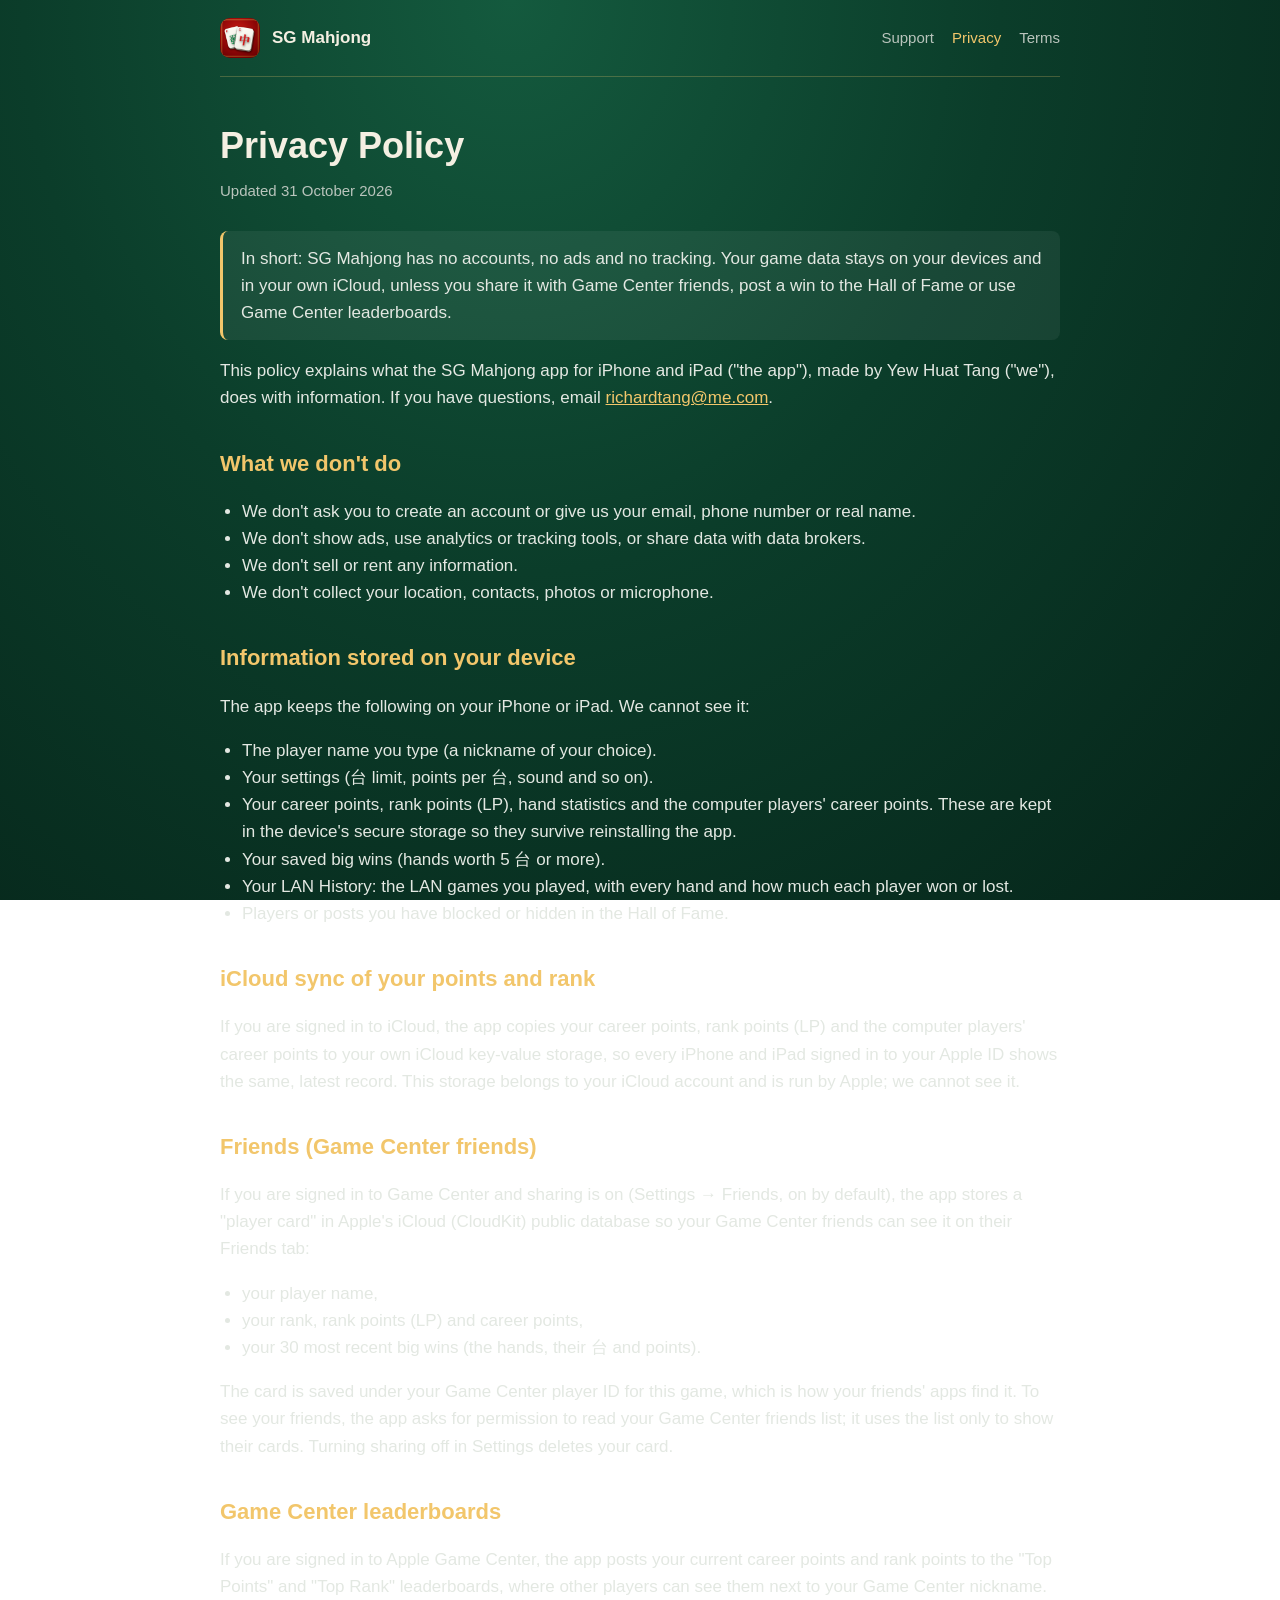
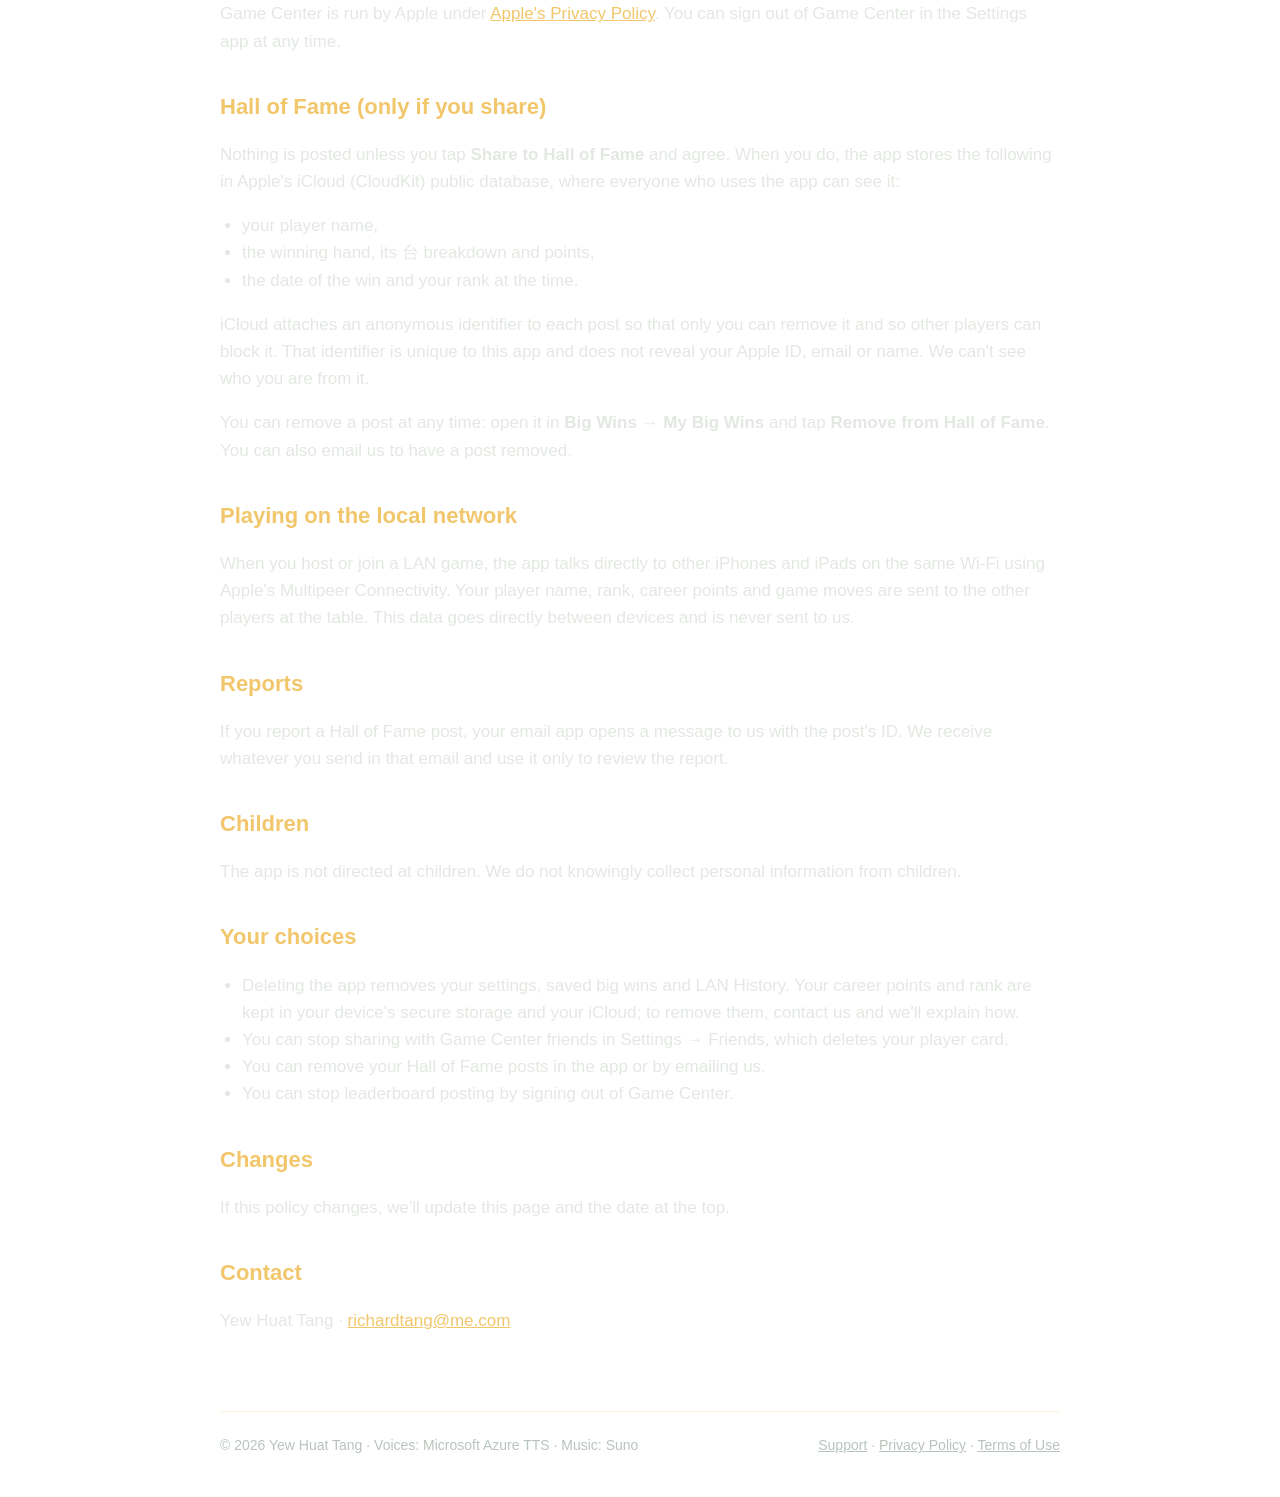
==== privacy/index.html @ 8a894784 "Describe scores as points, not play money Removes stakes, bankroll and simulated gambling wording to" ====
<!doctype html>
<html lang="en">
<head>
  <meta charset="utf-8">
  <meta name="viewport" content="width=device-width, initial-scale=1">
  <title>Privacy Policy · SG Mahjong</title>
  <link rel="icon" href="/img/icon.png">
  <link rel="stylesheet" href="/style.css">
</head>
<body>
  <div class="wrap">
    <header class="top">
      <a class="brand" href="/"><img src="/img/icon.png" alt="">SG Mahjong</a>
      <nav>
        <a href="/support/">Support</a>
        <a href="/privacy/" aria-current="page">Privacy</a>
        <a href="/terms/">Terms</a>
      </nav>
    </header>

    <main class="doc">
      <h1>Privacy Policy</h1>
      <p class="updated">Updated 31 October 2026</p>

      <p class="note">In short: SG Mahjong has no accounts, no ads and no tracking. Your game data stays on your devices and in your own iCloud, unless you share it with Game Center friends, post a win to the Hall of Fame or use Game Center leaderboards.</p>

      <p>This policy explains what the SG Mahjong app for iPhone and iPad ("the app"), made by Yew Huat Tang ("we"), does with information. If you have questions, email <a href="mailto:richardtang@me.com">richardtang@me.com</a>.</p>

      <h2>What we don't do</h2>
      <ul>
        <li>We don't ask you to create an account or give us your email, phone number or real name.</li>
        <li>We don't show ads, use analytics or tracking tools, or share data with data brokers.</li>
        <li>We don't sell or rent any information.</li>
        <li>We don't collect your location, contacts, photos or microphone.</li>
      </ul>

      <h2>Information stored on your device</h2>
      <p>The app keeps the following on your iPhone or iPad. We cannot see it:</p>
      <ul>
        <li>The player name you type (a nickname of your choice).</li>
        <li>Your settings (台 limit, points per 台, sound and so on).</li>
        <li>Your career points, rank points (LP), hand statistics and the computer players' career points. These are kept in the device's secure storage so they survive reinstalling the app.</li>
        <li>Your saved big wins (hands worth 5 台 or more).</li>
        <li>Your LAN History: the LAN games you played, with every hand and how much each player won or lost.</li>
        <li>Players or posts you have blocked or hidden in the Hall of Fame.</li>
      </ul>

      <h2>iCloud sync of your points and rank</h2>
      <p>If you are signed in to iCloud, the app copies your career points, rank points (LP) and the computer players' career points to your own iCloud key-value storage, so every iPhone and iPad signed in to your Apple ID shows the same, latest record. This storage belongs to your iCloud account and is run by Apple; we cannot see it.</p>

      <h2>Friends (Game Center friends)</h2>
      <p>If you are signed in to Game Center and sharing is on (Settings → Friends, on by default), the app stores a "player card" in Apple's iCloud (CloudKit) public database so your Game Center friends can see it on their Friends tab:</p>
      <ul>
        <li>your player name,</li>
        <li>your rank, rank points (LP) and career points,</li>
        <li>your 30 most recent big wins (the hands, their 台 and points).</li>
      </ul>
      <p>The card is saved under your Game Center player ID for this game, which is how your friends' apps find it. To see your friends, the app asks for permission to read your Game Center friends list; it uses the list only to show their cards. Turning sharing off in Settings deletes your card.</p>

      <h2>Game Center leaderboards</h2>
      <p>If you are signed in to Apple Game Center, the app posts your current career points and rank points to the "Top Points" and "Top Rank" leaderboards, where other players can see them next to your Game Center nickname. Game Center is run by Apple under <a href="https://www.apple.com/legal/privacy/">Apple's Privacy Policy</a>. You can sign out of Game Center in the Settings app at any time.</p>

      <h2>Hall of Fame (only if you share)</h2>
      <p>Nothing is posted unless you tap <strong>Share to Hall of Fame</strong> and agree. When you do, the app stores the following in Apple's iCloud (CloudKit) public database, where everyone who uses the app can see it:</p>
      <ul>
        <li>your player name,</li>
        <li>the winning hand, its 台 breakdown and points,</li>
        <li>the date of the win and your rank at the time.</li>
      </ul>
      <p>iCloud attaches an anonymous identifier to each post so that only you can remove it and so other players can block it. That identifier is unique to this app and does not reveal your Apple ID, email or name. We can't see who you are from it.</p>
      <p>You can remove a post at any time: open it in <strong>Big Wins → My Big Wins</strong> and tap <strong>Remove from Hall of Fame</strong>. You can also email us to have a post removed.</p>

      <h2>Playing on the local network</h2>
      <p>When you host or join a LAN game, the app talks directly to other iPhones and iPads on the same Wi‑Fi using Apple's Multipeer Connectivity. Your player name, rank, career points and game moves are sent to the other players at the table. This data goes directly between devices and is never sent to us.</p>

      <h2>Reports</h2>
      <p>If you report a Hall of Fame post, your email app opens a message to us with the post's ID. We receive whatever you send in that email and use it only to review the report.</p>

      <h2>Children</h2>
      <p>The app is not directed at children. We do not knowingly collect personal information from children.</p>

      <h2>Your choices</h2>
      <ul>
        <li>Deleting the app removes your settings, saved big wins and LAN History. Your career points and rank are kept in your device's secure storage and your iCloud; to remove them, contact us and we'll explain how.</li>
        <li>You can stop sharing with Game Center friends in Settings → Friends, which deletes your player card.</li>
        <li>You can remove your Hall of Fame posts in the app or by emailing us.</li>
        <li>You can stop leaderboard posting by signing out of Game Center.</li>
      </ul>

      <h2>Changes</h2>
      <p>If this policy changes, we'll update this page and the date at the top.</p>

      <h2>Contact</h2>
      <p>Yew Huat Tang · <a href="mailto:richardtang@me.com">richardtang@me.com</a></p>
    </main>

    <footer class="bottom">
      <span>© 2026 Yew Huat Tang · Voices: Microsoft Azure TTS · Music: Suno</span>
      <span><a href="/support/">Support</a> · <a href="/privacy/">Privacy Policy</a> · <a href="/terms/">Terms of Use</a></span>
    </footer>
  </div>
</body>
</html>
---- style.css ----
:root {
  --felt: #0b3d2a;
  --felt-deep: #062419;
  --ink: #f4efe2;
  --muted: #b9c4bc;
  --gold: #f2c66b;
  --red: #c4271f;
  --card: rgba(255, 255, 255, 0.06);
  --line: rgba(242, 198, 107, 0.25);
}
* { box-sizing: border-box; }
html { -webkit-text-size-adjust: 100%; }
body {
  margin: 0;
  font: 17px/1.6 -apple-system, BlinkMacSystemFont, "Segoe UI", "PingFang SC", "Noto Sans SC", sans-serif;
  color: var(--ink);
  background: radial-gradient(ellipse at 40% 0%, #145a3e 0%, var(--felt) 45%, var(--felt-deep) 100%) fixed;
  min-height: 100vh;
}
a { color: var(--gold); }
a:hover { text-decoration-thickness: 2px; }
.wrap { max-width: 880px; margin: 0 auto; padding: 0 20px; }

header.top {
  display: flex; align-items: center; justify-content: space-between; gap: 16px;
  padding: 18px 0; border-bottom: 1px solid var(--line);
}
header.top .brand { display: flex; align-items: center; gap: 12px; color: var(--ink); text-decoration: none; font-weight: 700; }
header.top .brand img { width: 40px; height: 40px; border-radius: 10px; }
header.top nav { display: flex; gap: 18px; flex-wrap: wrap; font-size: 15px; }
header.top nav a { color: var(--muted); text-decoration: none; }
header.top nav a:hover, header.top nav a[aria-current] { color: var(--gold); }

.hero { text-align: center; padding: 64px 0 40px; }
.hero img.icon { width: 132px; height: 132px; border-radius: 30px; box-shadow: 0 18px 40px rgba(0,0,0,.45); }
.hero h1 {
  font-family: "Songti SC", "Noto Serif SC", serif; font-size: clamp(40px, 8vw, 64px); margin: 22px 0 0;
  letter-spacing: 4px;
  background: linear-gradient(#fff3c4, var(--gold) 55%, #b9832a);
  -webkit-background-clip: text; background-clip: text; color: transparent;
}
.hero .sub { letter-spacing: 6px; color: var(--gold); font-size: 14px; margin-top: 4px; }
.hero p.lead { font-size: 20px; color: var(--muted); max-width: 620px; margin: 22px auto 0; }
.badge {
  display: inline-block; margin-top: 28px; padding: 12px 22px; border-radius: 12px;
  background: #000; color: #fff; text-decoration: none; font-weight: 600; border: 1px solid #444;
}
.badge.soon { background: transparent; border-color: var(--line); color: var(--muted); }

.shots { display: grid; gap: 16px; grid-template-columns: 1fr; margin: 20px 0 50px; }
.shots img { width: 100%; border-radius: 14px; box-shadow: 0 12px 30px rgba(0,0,0,.4); }
@media (min-width: 760px) { .shots { grid-template-columns: 1fr 1fr; } }

.features { display: grid; gap: 16px; grid-template-columns: 1fr; padding-bottom: 40px; }
@media (min-width: 640px) { .features { grid-template-columns: 1fr 1fr; } }
.feature { background: var(--card); border: 1px solid var(--line); border-radius: 16px; padding: 20px 22px; }
.feature h3 { margin: 0 0 6px; color: var(--gold); font-size: 18px; }
.feature p { margin: 0; color: var(--muted); font-size: 16px; }

main.doc { padding: 40px 0 60px; }
main.doc h1 { font-size: 36px; margin: 0 0 4px; }
main.doc .updated { color: var(--muted); margin: 0 0 28px; font-size: 15px; }
main.doc h2 { color: var(--gold); font-size: 22px; margin: 34px 0 8px; }
main.doc h3 { font-size: 18px; margin: 22px 0 4px; }
main.doc p, main.doc li { color: #e3e8e2; }
main.doc ul { padding-left: 22px; }
.note { background: var(--card); border-left: 3px solid var(--gold); padding: 14px 18px; border-radius: 8px; }

footer.bottom {
  border-top: 1px solid var(--line); padding: 22px 0 40px; color: var(--muted); font-size: 14px;
  display: flex; justify-content: space-between; flex-wrap: wrap; gap: 10px;
}
footer.bottom a { color: var(--muted); }
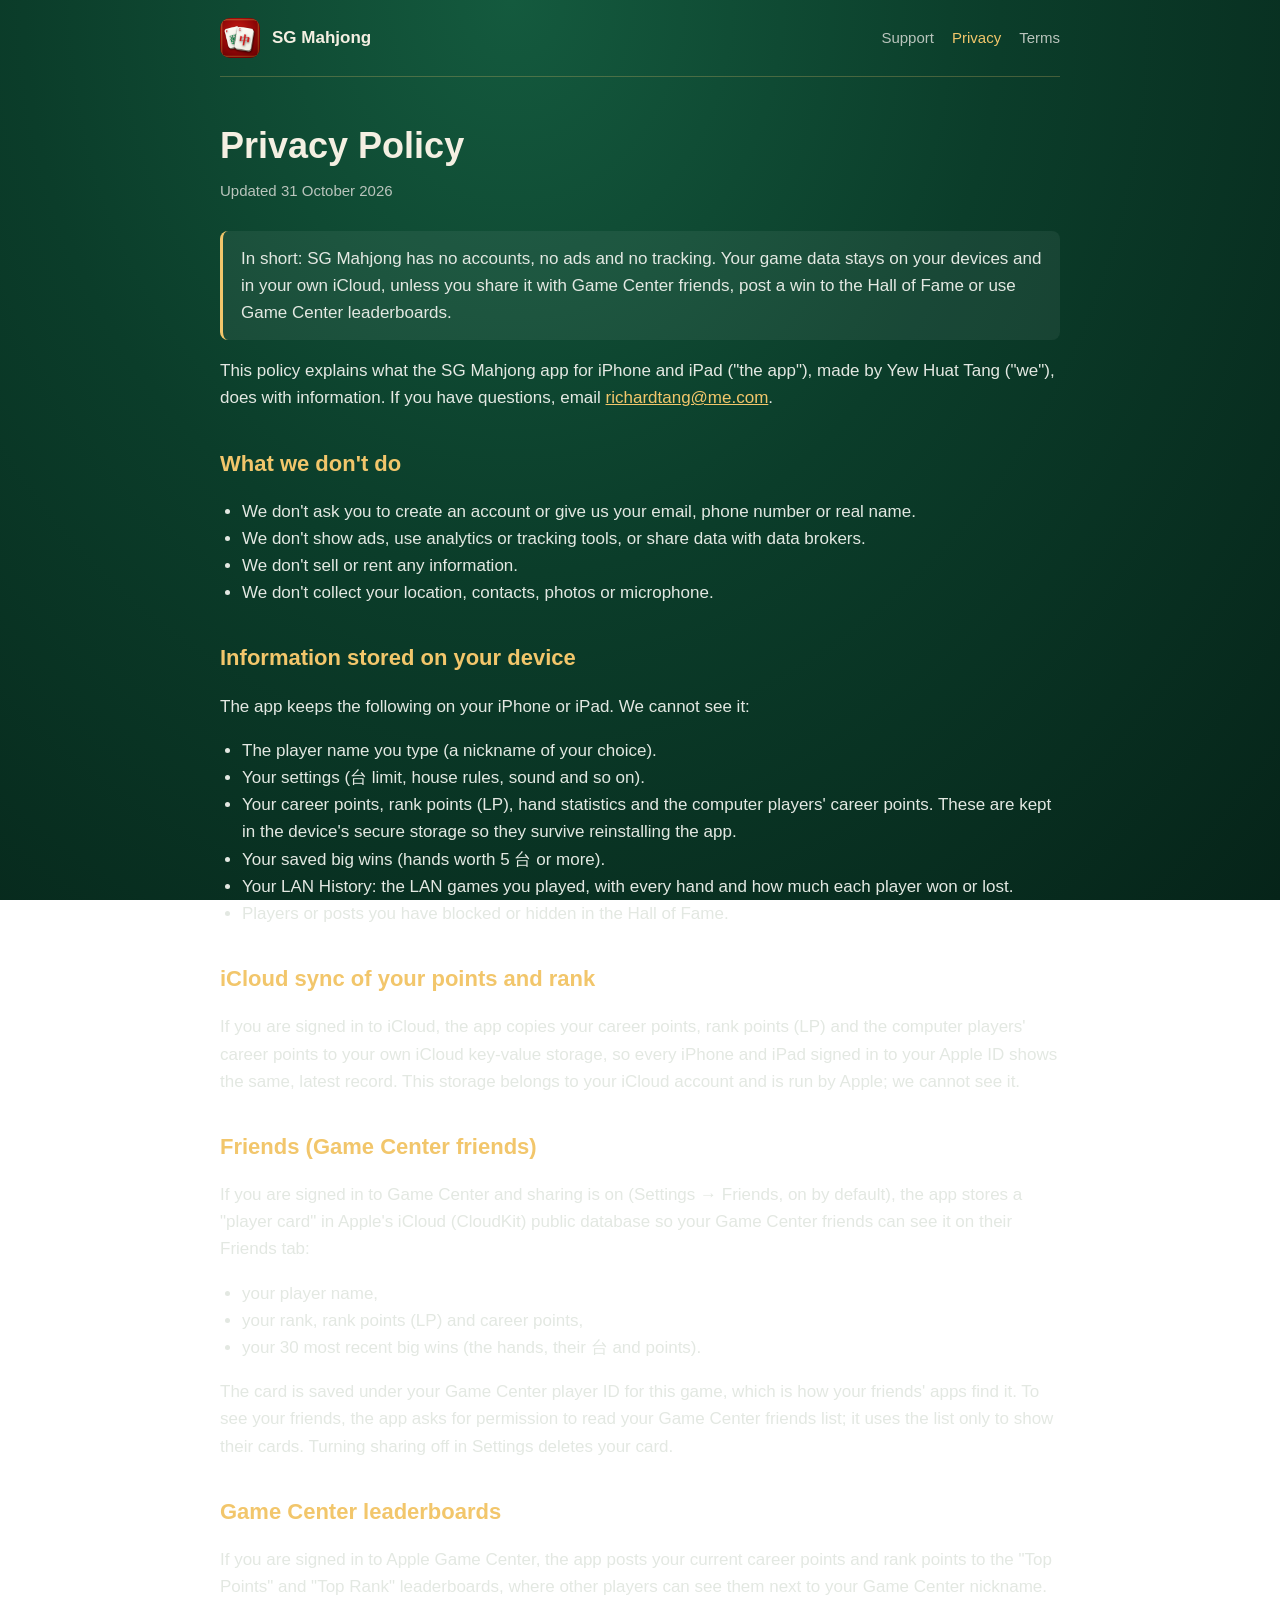
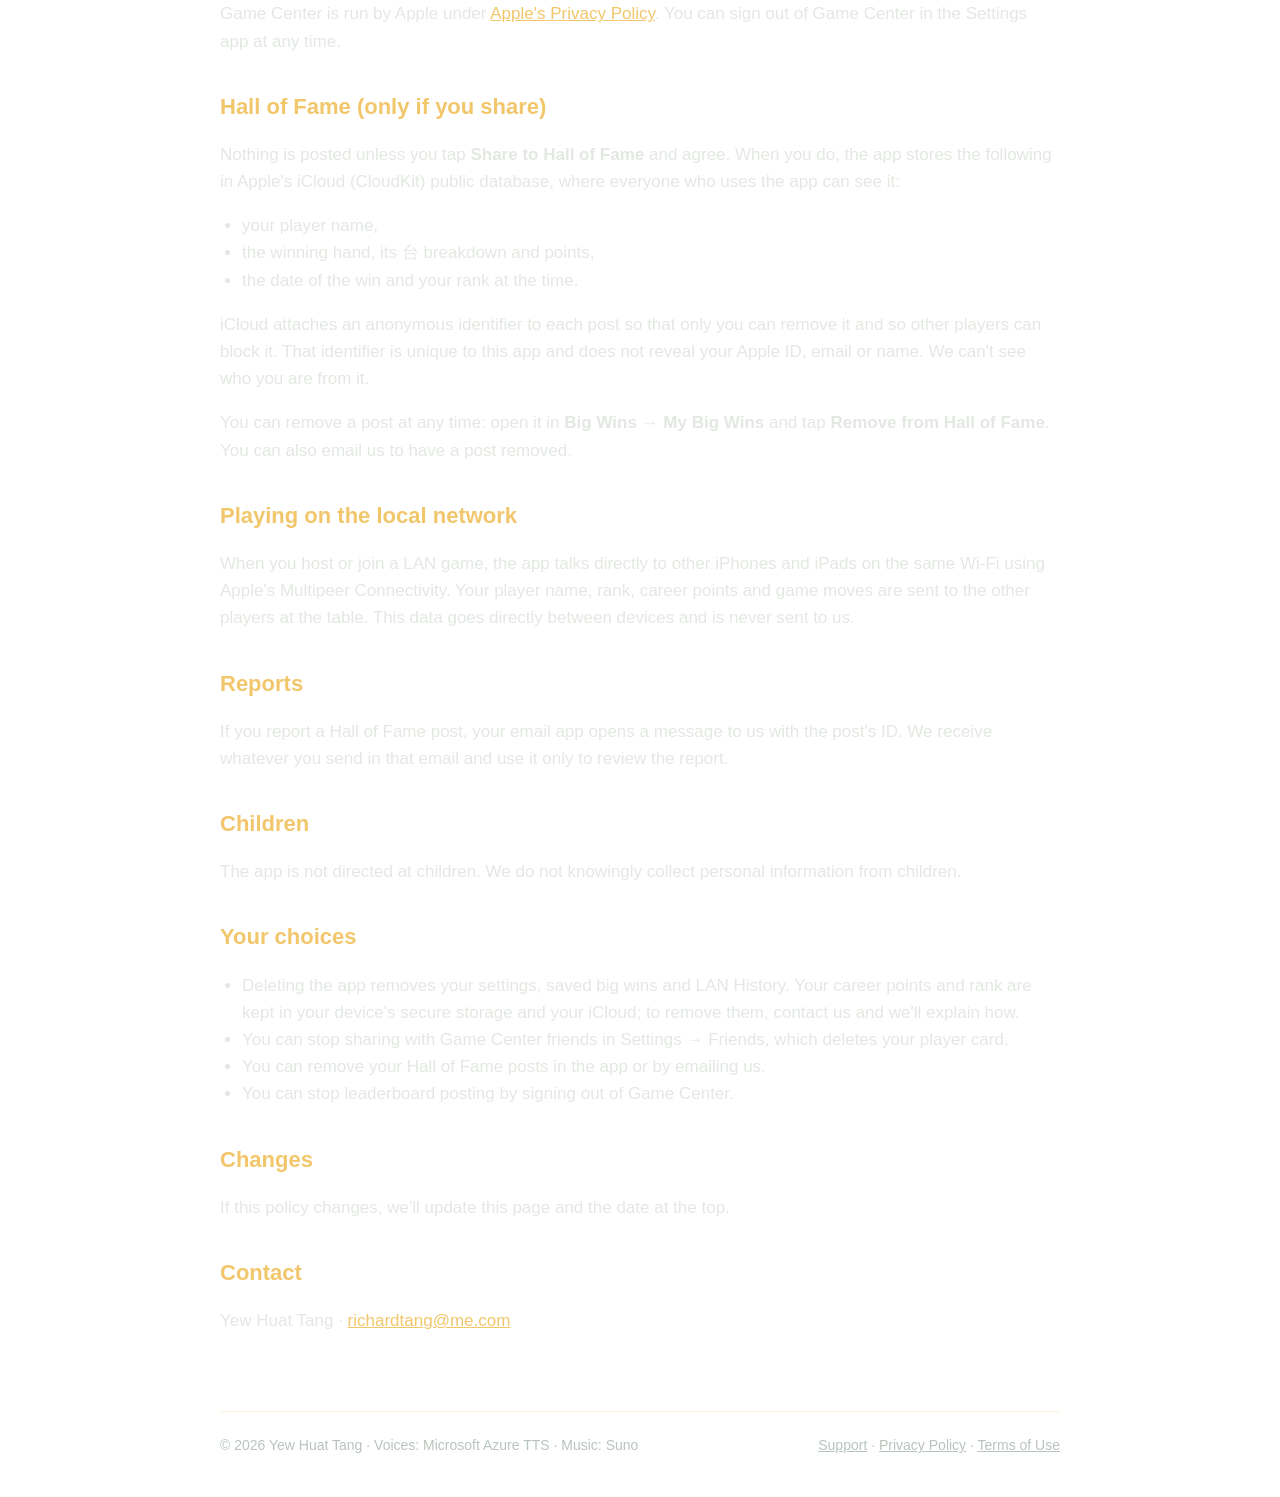
==== commit fb26a840: "Privacy: drop "points per 台" from the settings list Co-Authored-By: Claude Opus 5.5 <noreply@anthrop" ====
--- a/privacy/index.html
+++ b/privacy/index.html
@@ -38,7 +38,7 @@
       <p>The app keeps the following on your iPhone or iPad. We cannot see it:</p>
       <ul>
         <li>The player name you type (a nickname of your choice).</li>
-        <li>Your settings (台 limit, points per 台, sound and so on).</li>
+        <li>Your settings (台 limit, house rules, sound and so on).</li>
         <li>Your career points, rank points (LP), hand statistics and the computer players' career points. These are kept in the device's secure storage so they survive reinstalling the app.</li>
         <li>Your saved big wins (hands worth 5 台 or more).</li>
         <li>Your LAN History: the LAN games you played, with every hand and how much each player won or lost.</li>
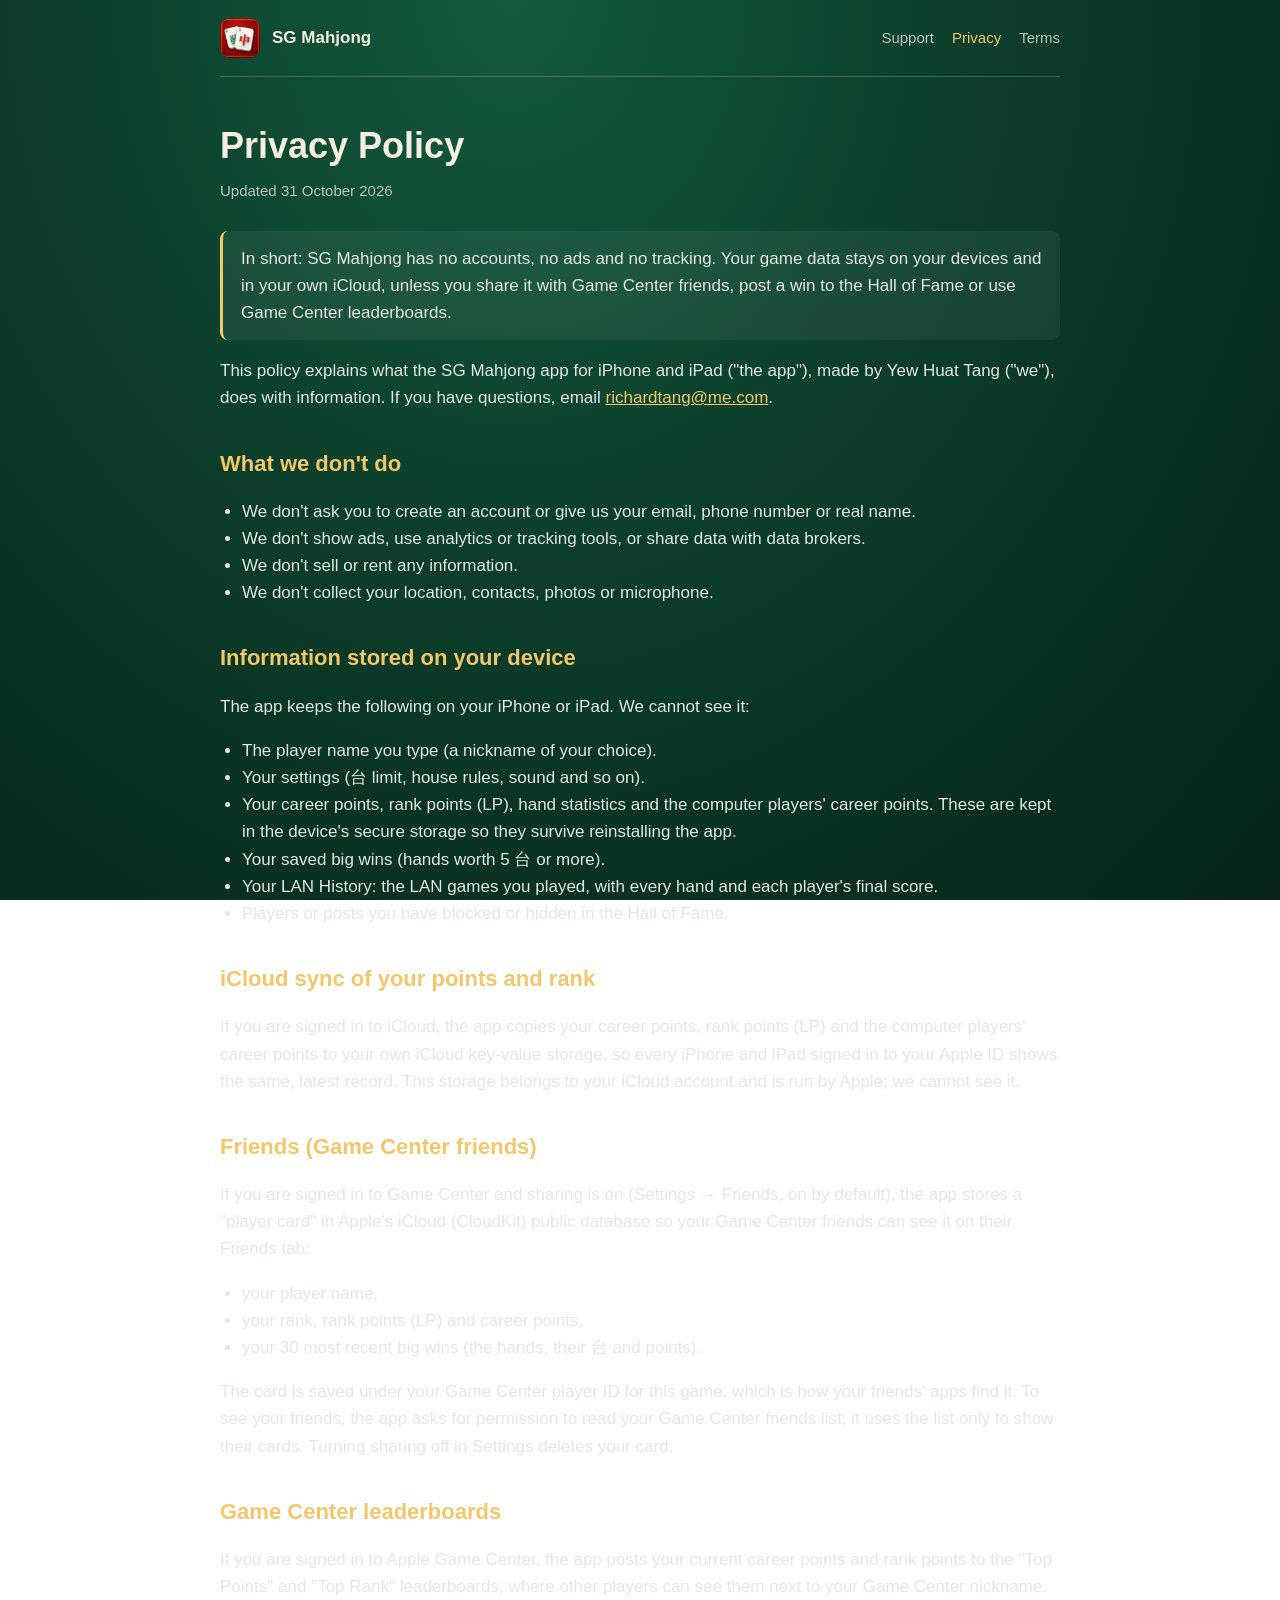
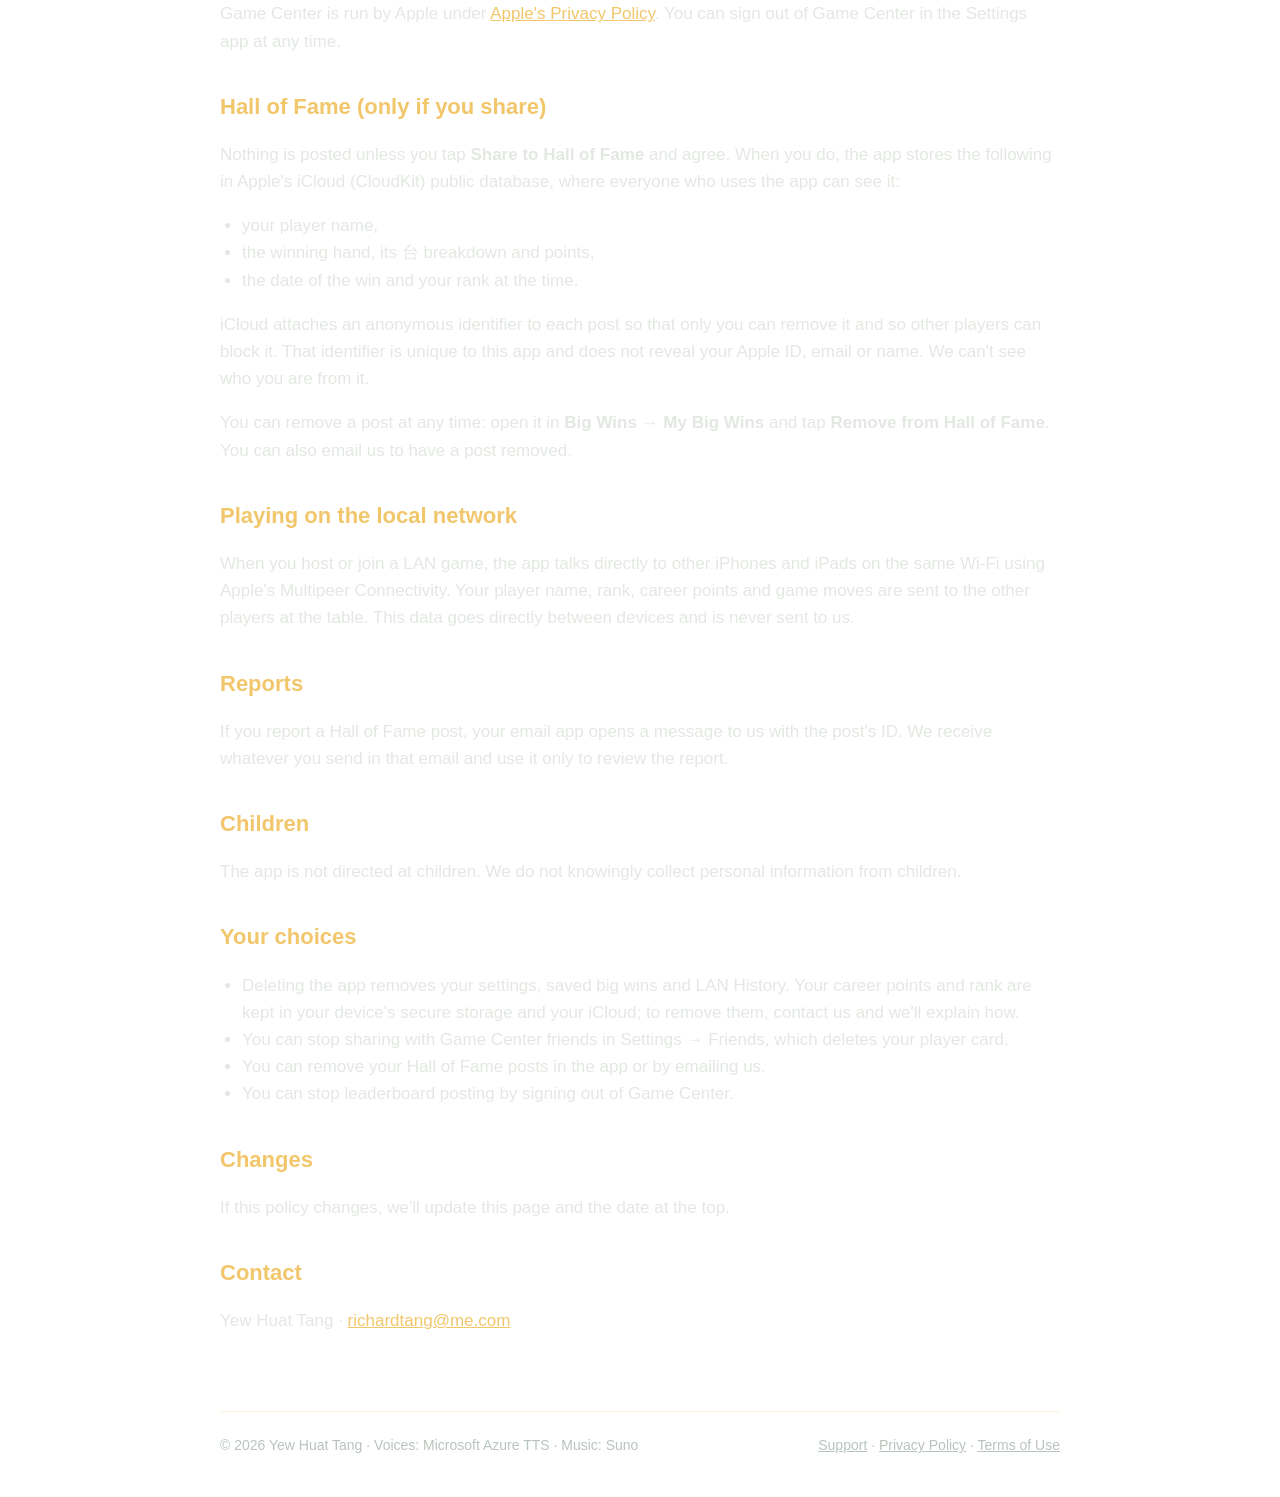
==== commit 207a6cac: "LAN: describe results as final scores and places Co-Authored-By: Claude Opus 5.5 <noreply@anthropic." ====
--- a/privacy/index.html
+++ b/privacy/index.html
@@ -41,7 +41,7 @@
         <li>Your settings (台 limit, house rules, sound and so on).</li>
         <li>Your career points, rank points (LP), hand statistics and the computer players' career points. These are kept in the device's secure storage so they survive reinstalling the app.</li>
         <li>Your saved big wins (hands worth 5 台 or more).</li>
-        <li>Your LAN History: the LAN games you played, with every hand and how much each player won or lost.</li>
+        <li>Your LAN History: the LAN games you played, with every hand and each player's final score.</li>
         <li>Players or posts you have blocked or hidden in the Hall of Fame.</li>
       </ul>
 
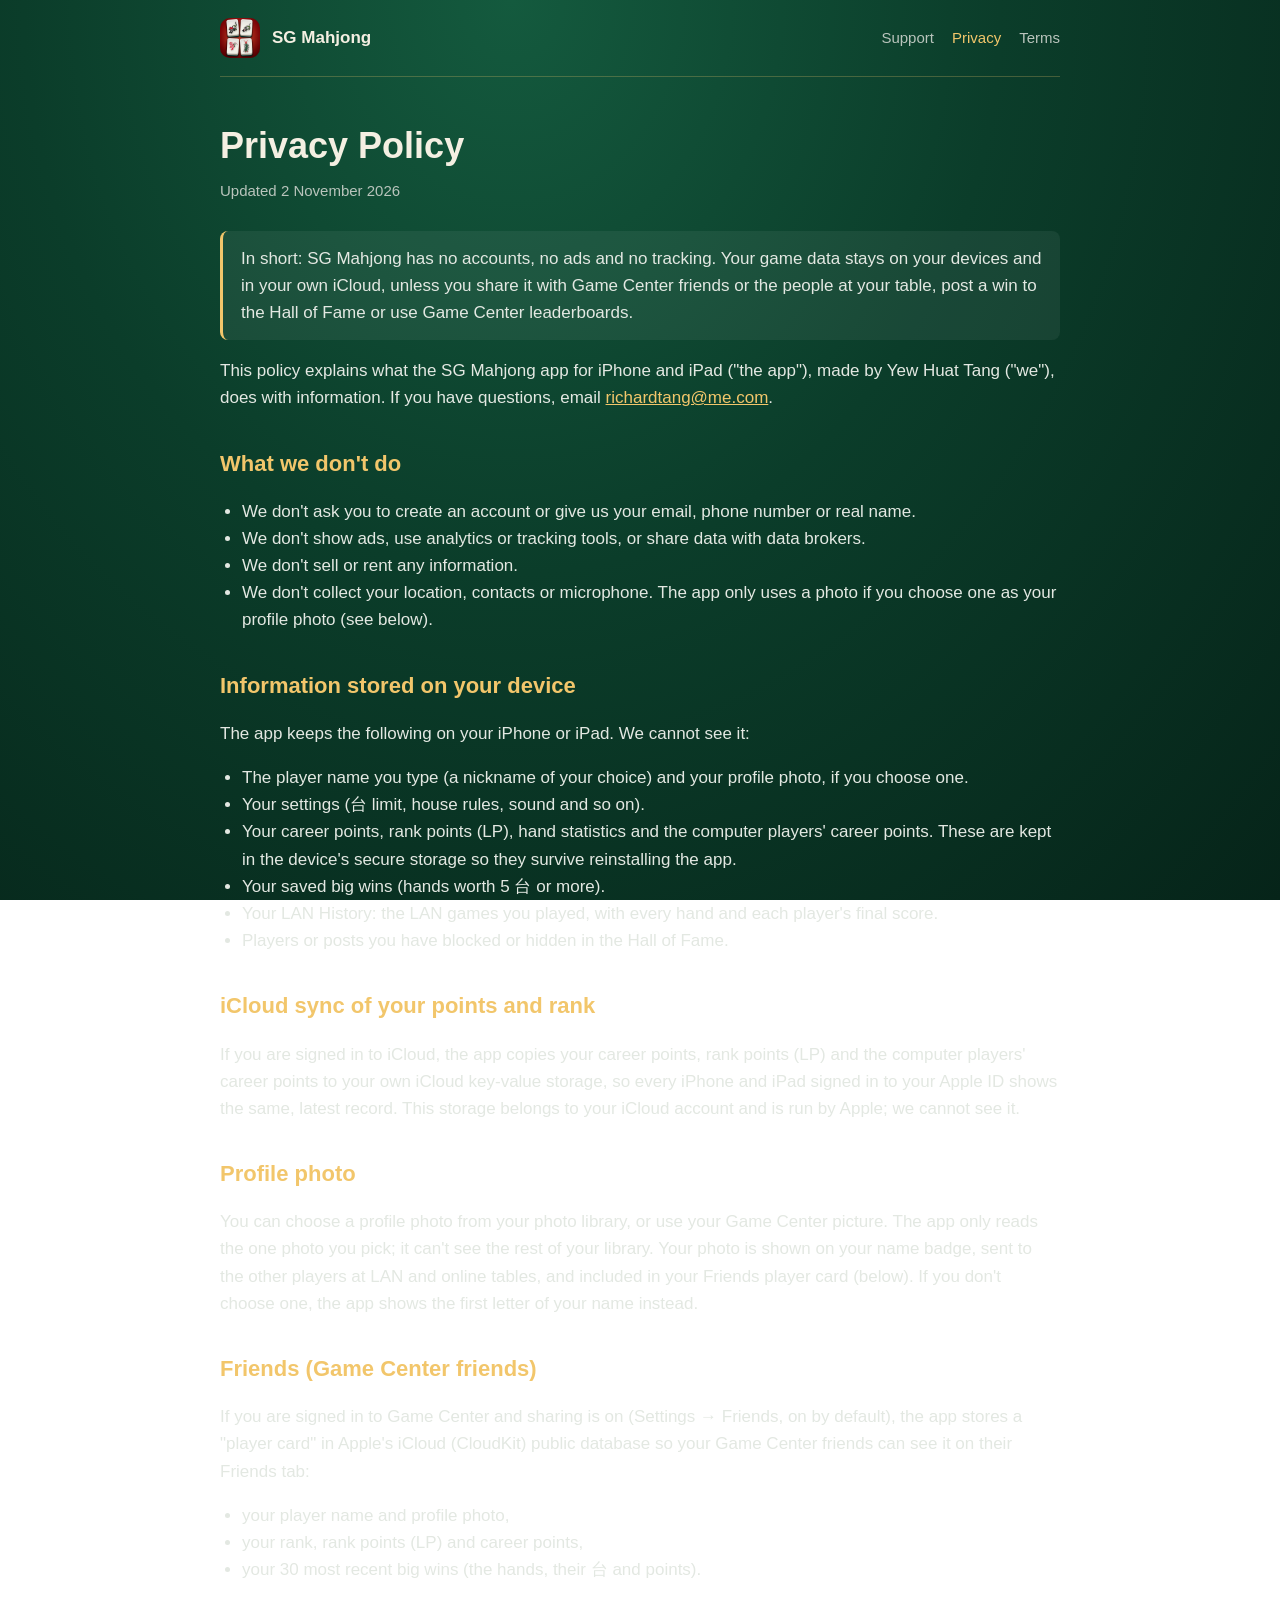
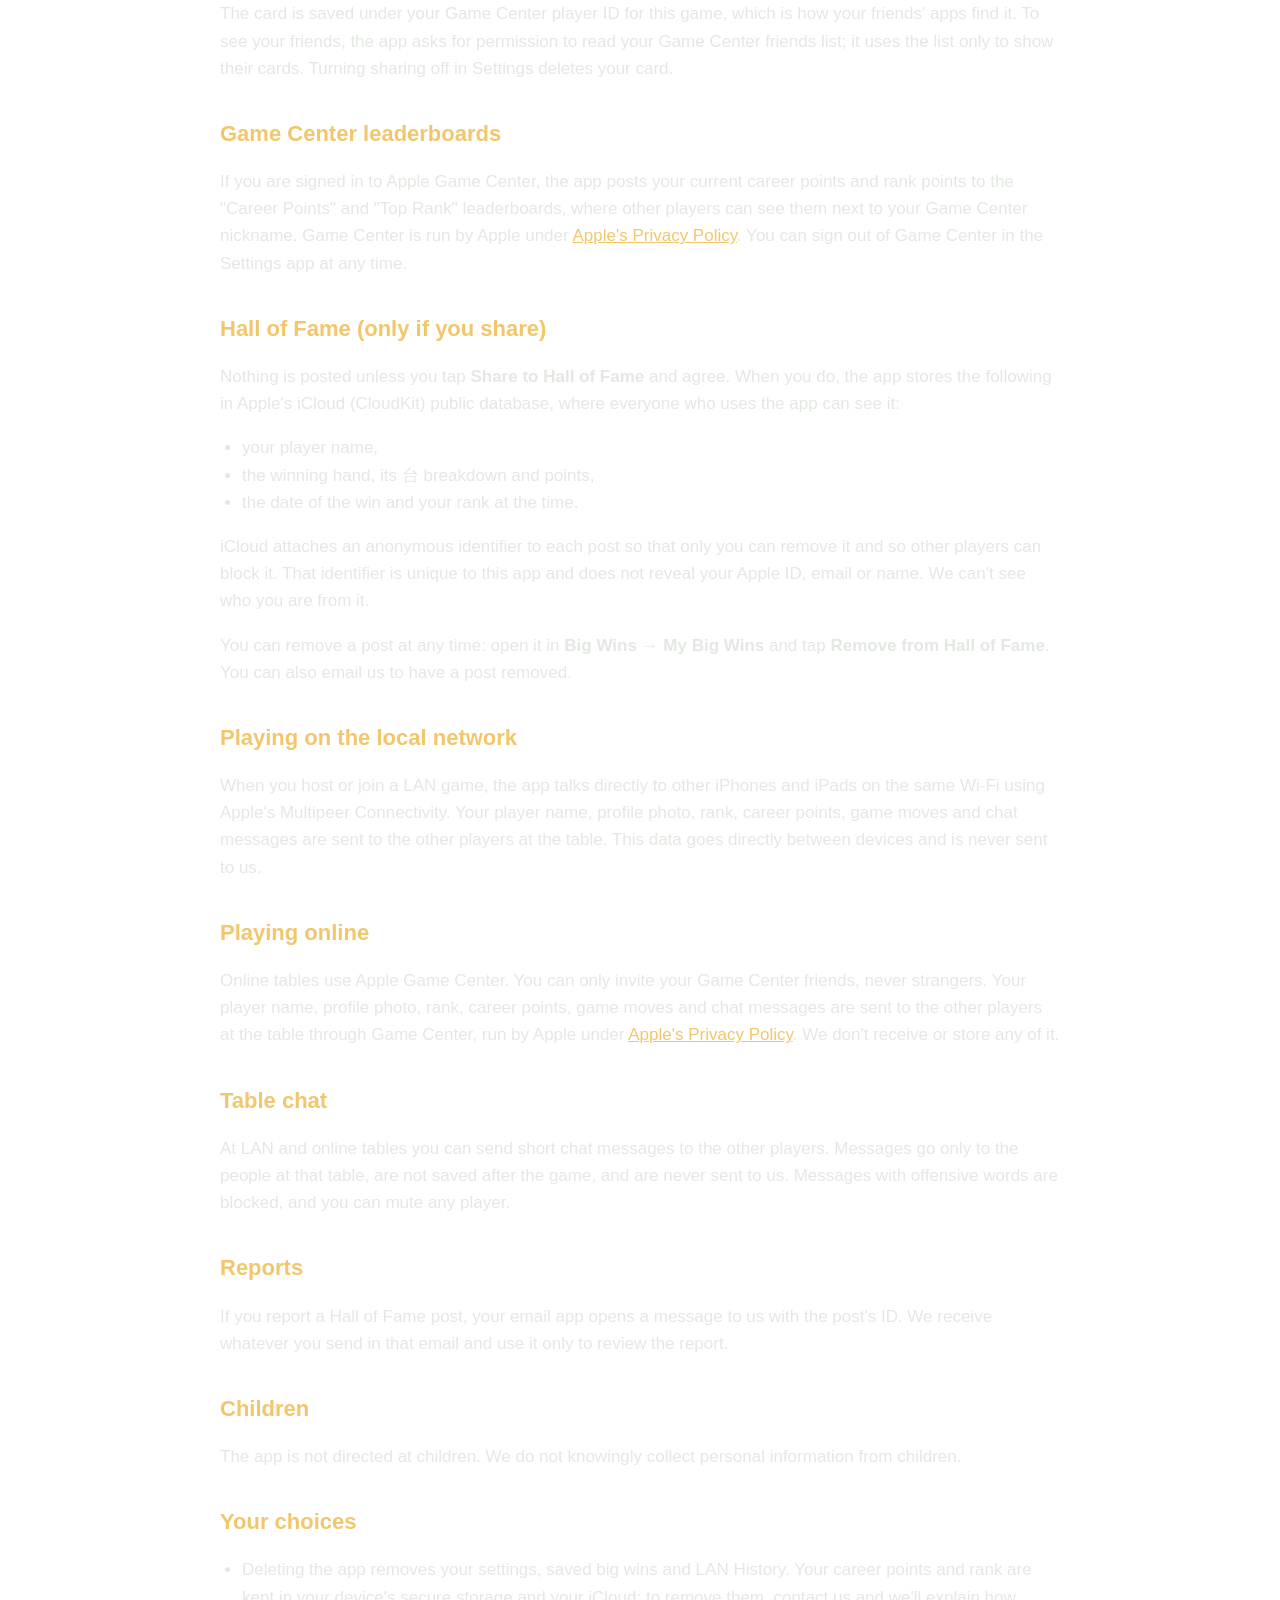
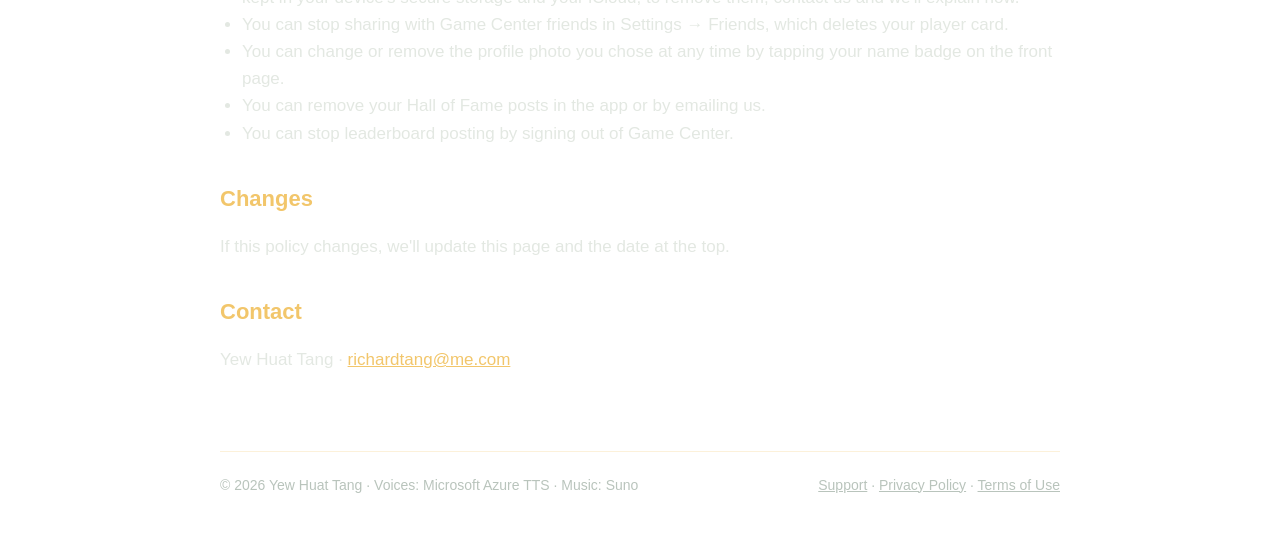
==== commit 676c6fc0: "Update site for 1.1: iPhone, online play, chat, profile photos - Home: iPhone and iPad; three ways t" ====
--- a/privacy/index.html
+++ b/privacy/index.html
@@ -20,9 +20,9 @@
 
     <main class="doc">
       <h1>Privacy Policy</h1>
-      <p class="updated">Updated 31 October 2026</p>
+      <p class="updated">Updated 2 November 2026</p>
 
-      <p class="note">In short: SG Mahjong has no accounts, no ads and no tracking. Your game data stays on your devices and in your own iCloud, unless you share it with Game Center friends, post a win to the Hall of Fame or use Game Center leaderboards.</p>
+      <p class="note">In short: SG Mahjong has no accounts, no ads and no tracking. Your game data stays on your devices and in your own iCloud, unless you share it with Game Center friends or the people at your table, post a win to the Hall of Fame or use Game Center leaderboards.</p>
 
       <p>This policy explains what the SG Mahjong app for iPhone and iPad ("the app"), made by Yew Huat Tang ("we"), does with information. If you have questions, email <a href="mailto:richardtang@me.com">richardtang@me.com</a>.</p>
 
@@ -31,13 +31,13 @@
         <li>We don't ask you to create an account or give us your email, phone number or real name.</li>
         <li>We don't show ads, use analytics or tracking tools, or share data with data brokers.</li>
         <li>We don't sell or rent any information.</li>
-        <li>We don't collect your location, contacts, photos or microphone.</li>
+        <li>We don't collect your location, contacts or microphone. The app only uses a photo if you choose one as your profile photo (see below).</li>
       </ul>
 
       <h2>Information stored on your device</h2>
       <p>The app keeps the following on your iPhone or iPad. We cannot see it:</p>
       <ul>
-        <li>The player name you type (a nickname of your choice).</li>
+        <li>The player name you type (a nickname of your choice) and your profile photo, if you choose one.</li>
         <li>Your settings (台 limit, house rules, sound and so on).</li>
         <li>Your career points, rank points (LP), hand statistics and the computer players' career points. These are kept in the device's secure storage so they survive reinstalling the app.</li>
         <li>Your saved big wins (hands worth 5 台 or more).</li>
@@ -48,17 +48,20 @@
       <h2>iCloud sync of your points and rank</h2>
       <p>If you are signed in to iCloud, the app copies your career points, rank points (LP) and the computer players' career points to your own iCloud key-value storage, so every iPhone and iPad signed in to your Apple ID shows the same, latest record. This storage belongs to your iCloud account and is run by Apple; we cannot see it.</p>
 
+      <h2>Profile photo</h2>
+      <p>You can choose a profile photo from your photo library, or use your Game Center picture. The app only reads the one photo you pick; it can't see the rest of your library. Your photo is shown on your name badge, sent to the other players at LAN and online tables, and included in your Friends player card (below). If you don't choose one, the app shows the first letter of your name instead.</p>
+
       <h2>Friends (Game Center friends)</h2>
       <p>If you are signed in to Game Center and sharing is on (Settings → Friends, on by default), the app stores a "player card" in Apple's iCloud (CloudKit) public database so your Game Center friends can see it on their Friends tab:</p>
       <ul>
-        <li>your player name,</li>
+        <li>your player name and profile photo,</li>
         <li>your rank, rank points (LP) and career points,</li>
         <li>your 30 most recent big wins (the hands, their 台 and points).</li>
       </ul>
       <p>The card is saved under your Game Center player ID for this game, which is how your friends' apps find it. To see your friends, the app asks for permission to read your Game Center friends list; it uses the list only to show their cards. Turning sharing off in Settings deletes your card.</p>
 
       <h2>Game Center leaderboards</h2>
-      <p>If you are signed in to Apple Game Center, the app posts your current career points and rank points to the "Top Points" and "Top Rank" leaderboards, where other players can see them next to your Game Center nickname. Game Center is run by Apple under <a href="https://www.apple.com/legal/privacy/">Apple's Privacy Policy</a>. You can sign out of Game Center in the Settings app at any time.</p>
+      <p>If you are signed in to Apple Game Center, the app posts your current career points and rank points to the "Career Points" and "Top Rank" leaderboards, where other players can see them next to your Game Center nickname. Game Center is run by Apple under <a href="https://www.apple.com/legal/privacy/">Apple's Privacy Policy</a>. You can sign out of Game Center in the Settings app at any time.</p>
 
       <h2>Hall of Fame (only if you share)</h2>
       <p>Nothing is posted unless you tap <strong>Share to Hall of Fame</strong> and agree. When you do, the app stores the following in Apple's iCloud (CloudKit) public database, where everyone who uses the app can see it:</p>
@@ -71,7 +74,13 @@
       <p>You can remove a post at any time: open it in <strong>Big Wins → My Big Wins</strong> and tap <strong>Remove from Hall of Fame</strong>. You can also email us to have a post removed.</p>
 
       <h2>Playing on the local network</h2>
-      <p>When you host or join a LAN game, the app talks directly to other iPhones and iPads on the same Wi‑Fi using Apple's Multipeer Connectivity. Your player name, rank, career points and game moves are sent to the other players at the table. This data goes directly between devices and is never sent to us.</p>
+      <p>When you host or join a LAN game, the app talks directly to other iPhones and iPads on the same Wi‑Fi using Apple's Multipeer Connectivity. Your player name, profile photo, rank, career points, game moves and chat messages are sent to the other players at the table. This data goes directly between devices and is never sent to us.</p>
+
+      <h2>Playing online</h2>
+      <p>Online tables use Apple Game Center. You can only invite your Game Center friends, never strangers. Your player name, profile photo, rank, career points, game moves and chat messages are sent to the other players at the table through Game Center, run by Apple under <a href="https://www.apple.com/legal/privacy/">Apple's Privacy Policy</a>. We don't receive or store any of it.</p>
+
+      <h2>Table chat</h2>
+      <p>At LAN and online tables you can send short chat messages to the other players. Messages go only to the people at that table, are not saved after the game, and are never sent to us. Messages with offensive words are blocked, and you can mute any player.</p>
 
       <h2>Reports</h2>
       <p>If you report a Hall of Fame post, your email app opens a message to us with the post's ID. We receive whatever you send in that email and use it only to review the report.</p>
@@ -83,6 +92,7 @@
       <ul>
         <li>Deleting the app removes your settings, saved big wins and LAN History. Your career points and rank are kept in your device's secure storage and your iCloud; to remove them, contact us and we'll explain how.</li>
         <li>You can stop sharing with Game Center friends in Settings → Friends, which deletes your player card.</li>
+        <li>You can change or remove the profile photo you chose at any time by tapping your name badge on the front page.</li>
         <li>You can remove your Hall of Fame posts in the app or by emailing us.</li>
         <li>You can stop leaderboard posting by signing out of Game Center.</li>
       </ul>
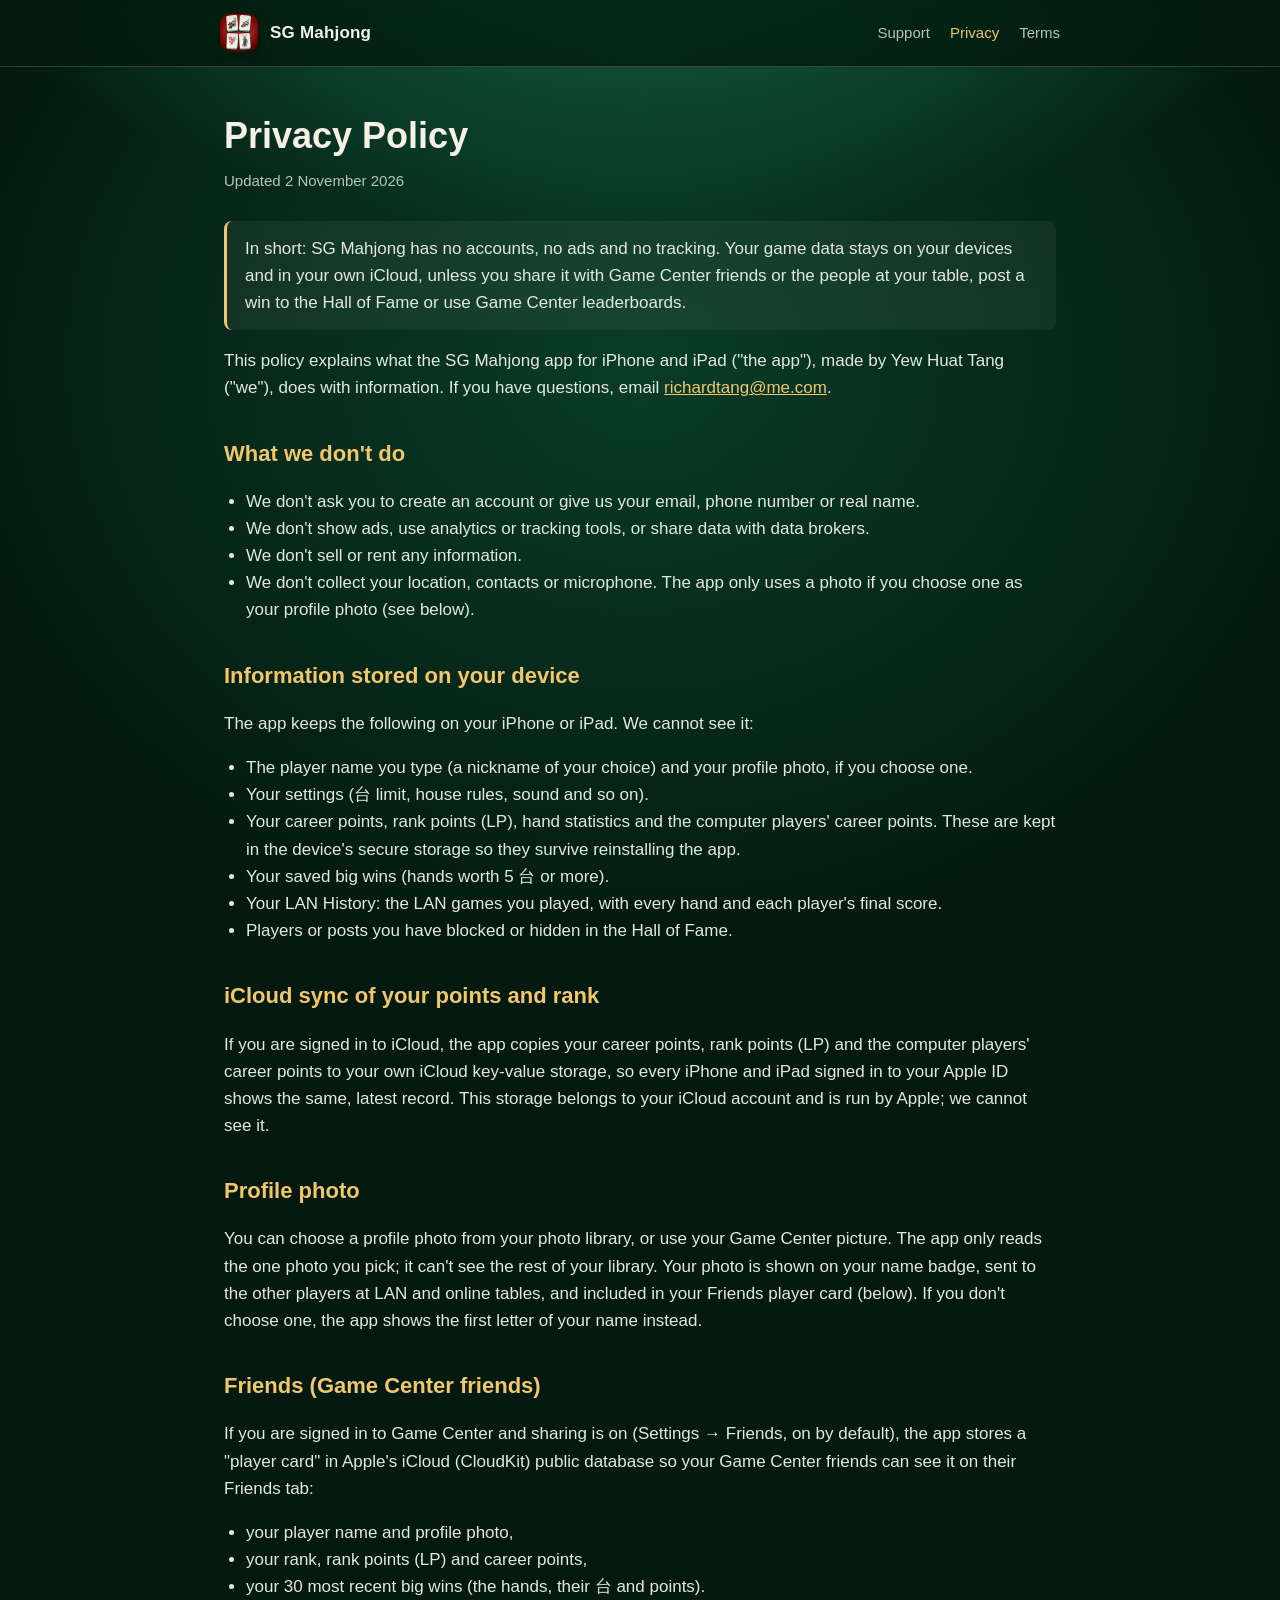
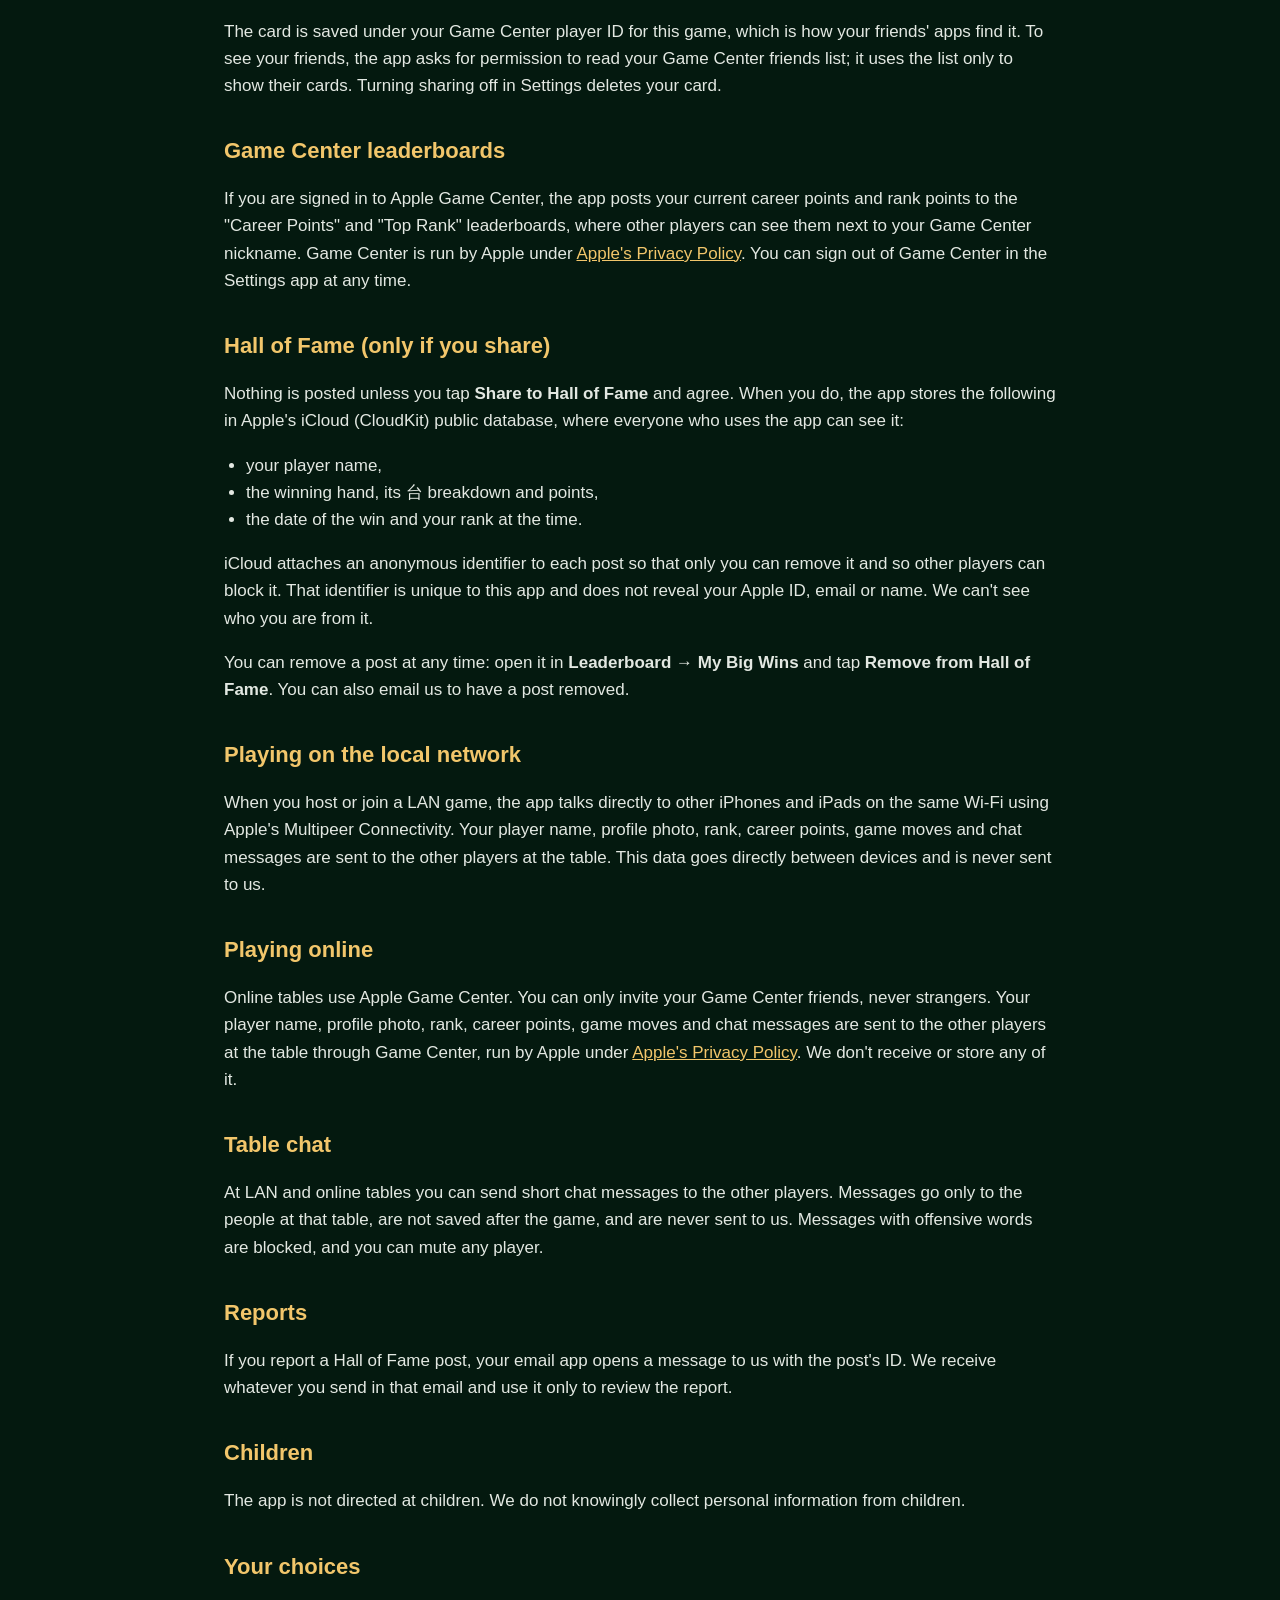
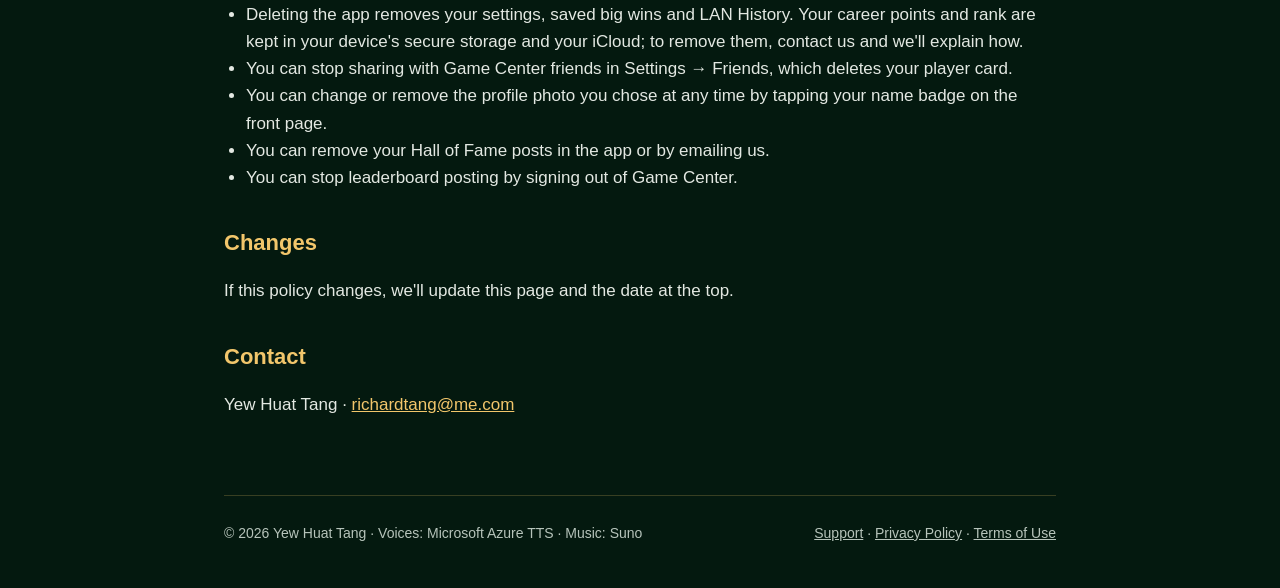
==== commit 31b6a052: "Redesign home and support pages for 1.1 Home: motion hero with iPad and iPhone frames, parallax tile" ====
--- a/privacy/index.html
+++ b/privacy/index.html
@@ -7,7 +7,7 @@
   <link rel="icon" href="/img/icon.png">
   <link rel="stylesheet" href="/style.css">
 </head>
-<body>
+<body class="doc-page">
   <div class="wrap">
     <header class="top">
       <a class="brand" href="/"><img src="/img/icon.png" alt="">SG Mahjong</a>
@@ -71,7 +71,7 @@
         <li>the date of the win and your rank at the time.</li>
       </ul>
       <p>iCloud attaches an anonymous identifier to each post so that only you can remove it and so other players can block it. That identifier is unique to this app and does not reveal your Apple ID, email or name. We can't see who you are from it.</p>
-      <p>You can remove a post at any time: open it in <strong>Big Wins → My Big Wins</strong> and tap <strong>Remove from Hall of Fame</strong>. You can also email us to have a post removed.</p>
+      <p>You can remove a post at any time: open it in <strong>Leaderboard → My Big Wins</strong> and tap <strong>Remove from Hall of Fame</strong>. You can also email us to have a post removed.</p>
 
       <h2>Playing on the local network</h2>
       <p>When you host or join a LAN game, the app talks directly to other iPhones and iPads on the same Wi‑Fi using Apple's Multipeer Connectivity. Your player name, profile photo, rank, career points, game moves and chat messages are sent to the other players at the table. This data goes directly between devices and is never sent to us.</p>
--- a/style.css
+++ b/style.css
@@ -1,62 +1,372 @@
+/* SG Mahjong site. Plain CSS, no build step. Shared by every page. */
 :root {
   --felt: #0b3d2a;
-  --felt-deep: #062419;
-  --ink: #f4efe2;
-  --muted: #b9c4bc;
+  --felt-2: #0f4a33;
+  --felt-deep: #04190f;
+  --ink: #f6f1e4;
+  --muted: #b7c4bb;
+  --dim: #8fa196;
   --gold: #f2c66b;
-  --red: #c4271f;
-  --card: rgba(255, 255, 255, 0.06);
-  --line: rgba(242, 198, 107, 0.25);
+  --gold-2: #d9a443;
+  --red: #d2332a;
+  --jade: #22a07f;
+  --ivory: #fffaf0;
+  --ivory-2: #eee3c8;
+  --tile-back: #1c8f7c;
+  --card: rgba(255, 255, 255, 0.055);
+  --card-2: rgba(255, 255, 255, 0.09);
+  --line: rgba(242, 198, 107, 0.22);
+  --serif: "Songti SC", "STSong", "Noto Serif SC", "Noto Serif CJK SC", "Source Han Serif SC", Georgia, serif;
+  --sans: -apple-system, BlinkMacSystemFont, "Segoe UI", "PingFang SC", "Hiragino Sans GB", "Noto Sans SC", "Microsoft YaHei", sans-serif;
+  --ease: cubic-bezier(.2, .8, .2, 1);
+  --wrap: 1160px;
+  color-scheme: dark;
 }
 * { box-sizing: border-box; }
-html { -webkit-text-size-adjust: 100%; }
+html { -webkit-text-size-adjust: 100%; scroll-behavior: smooth; scroll-padding-top: 84px; }
 body {
   margin: 0;
-  font: 17px/1.6 -apple-system, BlinkMacSystemFont, "Segoe UI", "PingFang SC", "Noto Sans SC", sans-serif;
+  font: 17px/1.6 var(--sans);
   color: var(--ink);
-  background: radial-gradient(ellipse at 40% 0%, #145a3e 0%, var(--felt) 45%, var(--felt-deep) 100%) fixed;
+  background: var(--felt-deep);
+  background-image:
+    radial-gradient(ellipse 90% 60% at 50% -10%, #17694a 0%, transparent 60%),
+    radial-gradient(ellipse at 50% 40%, var(--felt) 0%, var(--felt-deep) 85%);
+  background-attachment: fixed;
   min-height: 100vh;
-}
+  overflow-x: hidden;
+}
+/* soft felt grain */
+body::before {
+  content: ""; position: fixed; inset: 0; pointer-events: none; z-index: 0; opacity: .35;
+  background-image: url("data:image/svg+xml,%3Csvg xmlns='http://www.w3.org/2000/svg' width='160' height='160'%3E%3Cfilter id='n'%3E%3CfeTurbulence type='fractalNoise' baseFrequency='.85' numOctaves='2' stitchTiles='stitch'/%3E%3CfeColorMatrix values='0 0 0 0 0 0 0 0 0 0 0 0 0 0 0 0 0 0 .08 0'/%3E%3C/filter%3E%3Crect width='100%25' height='100%25' filter='url(%23n)'/%3E%3C/svg%3E");
+}
+body > * { position: relative; z-index: 1; }
+img { max-width: 100%; display: block; }
 a { color: var(--gold); }
 a:hover { text-decoration-thickness: 2px; }
-.wrap { max-width: 880px; margin: 0 auto; padding: 0 20px; }
-
+:focus-visible { outline: 3px solid var(--gold); outline-offset: 3px; border-radius: 6px; }
+.wrap { max-width: var(--wrap); margin: 0 auto; padding: 0 24px; }
+.sr-only { position: absolute; width: 1px; height: 1px; overflow: hidden; clip: rect(0 0 0 0); white-space: nowrap; }
+.skip { position: absolute; left: 12px; top: -60px; z-index: 100; background: var(--gold); color: #1b1407; padding: 10px 16px; border-radius: 10px; font-weight: 700; }
+.skip:focus { top: 12px; }
+
+/* ---------- Header ---------- */
 header.top {
+  position: sticky; top: 0; z-index: 50;
   display: flex; align-items: center; justify-content: space-between; gap: 16px;
-  padding: 18px 0; border-bottom: 1px solid var(--line);
-}
-header.top .brand { display: flex; align-items: center; gap: 12px; color: var(--ink); text-decoration: none; font-weight: 700; }
-header.top .brand img { width: 40px; height: 40px; border-radius: 10px; }
-header.top nav { display: flex; gap: 18px; flex-wrap: wrap; font-size: 15px; }
+  padding: 14px max(24px, calc((100vw - var(--wrap)) / 2 + 24px));
+  margin: 0 calc(50% - 50vw);
+  background: rgba(4, 25, 15, .55);
+  -webkit-backdrop-filter: saturate(1.4) blur(14px); backdrop-filter: saturate(1.4) blur(14px);
+  border-bottom: 1px solid transparent;
+  transition: border-color .3s, background .3s;
+}
+header.top.scrolled, .doc-page header.top { border-bottom-color: var(--line); background: rgba(4, 25, 15, .8); }
+header.top .brand { display: flex; align-items: center; gap: 12px; color: var(--ink); text-decoration: none; font-weight: 700; letter-spacing: .2px; }
+header.top .brand img { width: 38px; height: 38px; border-radius: 10px; box-shadow: 0 4px 12px rgba(0,0,0,.35); }
+header.top nav { display: flex; align-items: center; gap: 6px 20px; flex-wrap: wrap; font-size: 15px; }
 header.top nav a { color: var(--muted); text-decoration: none; }
 header.top nav a:hover, header.top nav a[aria-current] { color: var(--gold); }
-
-.hero { text-align: center; padding: 64px 0 40px; }
-.hero img.icon { width: 132px; height: 132px; border-radius: 30px; box-shadow: 0 18px 40px rgba(0,0,0,.45); }
+header.top nav .pill { color: #1b1407; background: linear-gradient(#ffe6a6, var(--gold) 60%, var(--gold-2)); padding: 7px 14px; border-radius: 999px; font-weight: 700; }
+header.top nav .pill:hover { color: #1b1407; filter: brightness(1.06); }
+@media (max-width: 760px) { header.top nav .hide-sm { display: none; } }
+@media (max-width: 420px) { header.top .brand span { display: none; } }
+
+/* ---------- Mahjong tile (pure CSS) ---------- */
+.tile {
+  --w: 56px;
+  width: var(--w); height: calc(var(--w) * 1.34);
+  display: inline-grid; place-items: center; flex: none;
+  border-radius: calc(var(--w) * .14);
+  background: linear-gradient(160deg, var(--ivory) 0%, #fbf3df 55%, var(--ivory-2) 100%);
+  box-shadow:
+    inset 0 -2px 0 rgba(0,0,0,.06),
+    0 calc(var(--w) * .1) 0 var(--tile-back),
+    0 calc(var(--w) * .1 + 1px) 0 #0d5a4c,
+    0 calc(var(--w) * .25) calc(var(--w) * .4) rgba(0,0,0,.45);
+  font-family: var(--serif); font-weight: 900; font-size: calc(var(--w) * .58); line-height: 1;
+  color: #1f2a6b; user-select: none;
+}
+.tile.r { color: var(--red); }
+.tile.g { color: #138a47; }
+.tile.wd::before { content: ""; width: 54%; height: 58%; border: calc(var(--w) * .06) solid #2f57c7; border-radius: calc(var(--w) * .06); }
+.tile.two { font-size: calc(var(--w) * .38); writing-mode: vertical-rl; letter-spacing: -.05em; }
+.tile.two b { color: var(--red); font-weight: 900; }
+.tile.back { background: linear-gradient(160deg, #36b9a1, var(--tile-back) 60%, #137565); }
+.tile.dots { font-size: calc(var(--w) * .3); color: var(--red); }
+
+/* ---------- Buttons ---------- */
+.btn {
+  display: inline-flex; align-items: center; gap: 10px; padding: 14px 22px; border-radius: 14px;
+  font-weight: 700; text-decoration: none; border: 1px solid var(--line); color: var(--ink);
+  background: var(--card); transition: transform .2s var(--ease), background .2s, box-shadow .2s;
+}
+.btn:hover { transform: translateY(-2px); background: var(--card-2); }
+.btn.primary { color: #fff; border-color: rgba(255,180,160,.35); background: linear-gradient(#e34b3f, #a8191a); box-shadow: 0 10px 26px rgba(200, 30, 20, .35), inset 0 1px 0 rgba(255,255,255,.25); }
+.btn.primary:hover { background: linear-gradient(#ec574a, #b41e1e); }
+.status {
+  display: inline-flex; align-items: center; gap: 10px; padding: 10px 16px; border-radius: 999px;
+  border: 1px solid var(--line); background: rgba(0,0,0,.25); color: var(--muted); font-size: 15px;
+}
+.status .dot { width: 9px; height: 9px; border-radius: 50%; background: var(--gold); box-shadow: 0 0 0 0 rgba(242,198,107,.6); animation: ping 2s infinite; }
+@keyframes ping { 0% { box-shadow: 0 0 0 0 rgba(242,198,107,.55); } 80%, 100% { box-shadow: 0 0 0 10px rgba(242,198,107,0); } }
+
+/* ---------- Device frames ---------- */
+.device { position: relative; background: linear-gradient(145deg, #3a3d42, #121315 40%, #26282c); box-shadow: 0 0 0 1px rgba(255,255,255,.08) inset, 0 30px 70px rgba(0,0,0,.55), 0 8px 20px rgba(0,0,0,.35); }
+.device picture, .device img { width: 100%; height: auto; }
+.device.ipad { padding: 2.1%; border-radius: 4.2% / 5.6%; }
+.device.ipad img { border-radius: 2.4% / 3.2%; aspect-ratio: 2752 / 2064; }
+.device.iphone { padding: 1.5%; border-radius: 9% / 19.5%; }
+.device.iphone img { border-radius: 7.6% / 16.5%; aspect-ratio: 2868 / 1320; }
+.device::after { /* glass sheen */
+  content: ""; position: absolute; inset: 0; border-radius: inherit; pointer-events: none;
+  background: linear-gradient(115deg, rgba(255,255,255,.10) 0%, rgba(255,255,255,0) 32%);
+}
+
+/* ---------- Hero ---------- */
+.hero { position: relative; padding: 56px 0 40px; min-height: min(92vh, 900px); display: grid; align-items: center; }
+.hero-grid { display: grid; grid-template-columns: 1fr; gap: 40px; align-items: center; }
+@media (min-width: 980px) { .hero-grid { grid-template-columns: 0.9fr 1.1fr; gap: 24px; } }
+.hero-copy { position: relative; z-index: 3; text-align: center; }
+@media (min-width: 980px) { .hero-copy { text-align: left; } }
+.eyebrow { display: inline-block; letter-spacing: .32em; text-transform: uppercase; font-size: 13px; color: var(--gold); font-weight: 600; }
 .hero h1 {
-  font-family: "Songti SC", "Noto Serif SC", serif; font-size: clamp(40px, 8vw, 64px); margin: 22px 0 0;
-  letter-spacing: 4px;
-  background: linear-gradient(#fff3c4, var(--gold) 55%, #b9832a);
+  font-family: var(--serif); font-weight: 900; font-size: clamp(44px, 14vw, 92px); line-height: 1.02; margin: 14px 0 6px; letter-spacing: .04em; white-space: nowrap;
+  background: linear-gradient(180deg, #fff6d2 0%, var(--gold) 52%, #a8731f 100%);
   -webkit-background-clip: text; background-clip: text; color: transparent;
-}
-.hero .sub { letter-spacing: 6px; color: var(--gold); font-size: 14px; margin-top: 4px; }
-.hero p.lead { font-size: 20px; color: var(--muted); max-width: 620px; margin: 22px auto 0; }
-.badge {
-  display: inline-block; margin-top: 28px; padding: 12px 22px; border-radius: 12px;
-  background: #000; color: #fff; text-decoration: none; font-weight: 600; border: 1px solid #444;
-}
-.badge.soon { background: transparent; border-color: var(--line); color: var(--muted); }
-
-.shots { display: grid; gap: 16px; grid-template-columns: 1fr; margin: 20px 0 50px; }
-.shots img { width: 100%; border-radius: 14px; box-shadow: 0 12px 30px rgba(0,0,0,.4); }
-@media (min-width: 760px) { .shots { grid-template-columns: 1fr 1fr; } }
-
-.features { display: grid; gap: 16px; grid-template-columns: 1fr; padding-bottom: 40px; }
-@media (min-width: 640px) { .features { grid-template-columns: 1fr 1fr; } }
-.feature { background: var(--card); border: 1px solid var(--line); border-radius: 16px; padding: 20px 22px; }
-.feature h3 { margin: 0 0 6px; color: var(--gold); font-size: 18px; }
-.feature p { margin: 0; color: var(--muted); font-size: 16px; }
-
+  filter: drop-shadow(0 6px 18px rgba(0,0,0,.45));
+}
+.hero h1 .ch { display: inline-block; }
+@media (min-width: 980px) { .hero h1 { font-size: clamp(56px, 6.3vw, 96px); } }
+.hero .sub { font-family: Georgia, "Times New Roman", serif; letter-spacing: .42em; font-size: clamp(13px, 1.6vw, 17px); color: #e9dcb8; }
+.hero p.lead { font-size: clamp(18px, 2vw, 21px); color: var(--muted); max-width: 560px; margin: 22px auto 0; }
+@media (min-width: 980px) { .hero p.lead { margin-left: 0; } }
+.hero .actions { display: flex; flex-wrap: wrap; gap: 14px; margin-top: 30px; justify-content: center; align-items: center; }
+@media (min-width: 980px) { .hero .actions { justify-content: flex-start; } }
+.hero .facts { display: flex; flex-wrap: wrap; gap: 8px 22px; margin-top: 26px; color: var(--dim); font-size: 14px; justify-content: center; padding: 0; list-style: none; }
+@media (min-width: 980px) { .hero .facts { justify-content: flex-start; } }
+.hero .facts li::before { content: "◆"; color: var(--gold-2); font-size: 9px; margin-right: 8px; vertical-align: 2px; }
+
+.stage { position: relative; perspective: 1400px; z-index: 2; }
+.stage .ipad-wrap { width: 92%; margin-left: auto; transform: rotateY(-14deg) rotateX(6deg); transform-style: preserve-3d; transition: transform .6s var(--ease); }
+.stage .iphone-wrap { position: absolute; width: 66%; left: -2%; bottom: -10%; transform: rotateY(-8deg) rotateX(4deg) translateZ(60px); }
+.stage .glow { position: absolute; inset: 10% 0 0 10%; background: radial-gradient(closest-side, rgba(242,198,107,.25), transparent); filter: blur(30px); z-index: -1; }
+@media (max-width: 979px) { .stage { max-width: 640px; margin: 0 auto 60px; } }
+
+/* floating tiles */
+.flourish { position: absolute; inset: 0; pointer-events: none; z-index: 1; overflow: visible; }
+.flourish .ft { position: absolute; will-change: transform; }
+.flourish .ft .tile { animation: bob 7s ease-in-out infinite; animation-delay: var(--d, 0s); }
+@keyframes bob { 0%, 100% { transform: translateY(0) rotate(var(--r, 0deg)); } 50% { transform: translateY(-14px) rotate(calc(var(--r, 0deg) + 4deg)); } }
+@media (max-width: 700px) { .flourish .ft.opt, .hero .flourish .ft:not(.keep-sm) { display: none; } .hero .flourish .tile { --w: 40px !important; } }
+
+/* deal-in on load */
+.deal { opacity: 0; transform: translate(var(--fx, 0), var(--fy, 40px)) rotate(var(--fr, -20deg)) scale(.6); transition: opacity .8s var(--ease), transform 1.1s var(--ease); transition-delay: var(--dd, 0s); }
+.loaded .deal { opacity: 1; transform: none; }
+.rise { opacity: 0; transform: translateY(26px); transition: opacity .9s var(--ease), transform .9s var(--ease); transition-delay: var(--dd, 0s); }
+.loaded .rise { opacity: 1; transform: none; }
+
+.scroll-cue { position: absolute; left: 50%; bottom: 18px; transform: translateX(-50%); color: var(--dim); font-size: 13px; letter-spacing: .2em; text-transform: uppercase; display: flex; flex-direction: column; align-items: center; gap: 8px; text-decoration: none; }
+.scroll-cue span { width: 22px; height: 36px; border: 2px solid var(--line); border-radius: 12px; position: relative; }
+.scroll-cue span::after { content: ""; position: absolute; left: 50%; top: 7px; width: 4px; height: 8px; margin-left: -2px; border-radius: 2px; background: var(--gold); animation: wheel 1.8s infinite; }
+@keyframes wheel { 0% { opacity: 0; transform: translateY(0); } 30% { opacity: 1; } 100% { opacity: 0; transform: translateY(12px); } }
+@media (max-height: 760px), (max-width: 979px) { .scroll-cue { display: none; } }
+
+/* ---------- Call ticker ---------- */
+.ticker { border-block: 1px solid var(--line); background: rgba(0,0,0,.22); overflow: hidden; padding: 18px 0; margin: 30px 0 0; }
+.ticker .track { display: flex; gap: 48px; width: max-content; animation: marquee 38s linear infinite; }
+.ticker:hover .track { animation-play-state: paused; }
+.ticker .call { display: flex; align-items: center; gap: 14px; white-space: nowrap; }
+.ticker .call strong { font-family: var(--serif); font-size: 34px; color: var(--gold); font-weight: 900; }
+.ticker .call em { font-style: normal; color: var(--muted); letter-spacing: .18em; text-transform: uppercase; font-size: 13px; }
+.ticker .tile { --w: 30px; }
+@keyframes marquee { to { transform: translateX(-50%); } }
+
+/* ---------- Sections ---------- */
+section.block { padding: 120px 0; position: relative; }
+@media (max-width: 700px) { section.block { padding: 80px 0; } }
+.head { max-width: 720px; margin: 0 auto 56px; text-align: center; }
+.head h2, .split h2 { font-size: clamp(32px, 4.6vw, 52px); line-height: 1.1; margin: 12px 0 14px; letter-spacing: -.01em; }
+.head h2 .zh, .split h2 .zh, .story-step h3 .zh { font-family: var(--serif); color: var(--gold); white-space: nowrap; }
+.head p { color: var(--muted); font-size: 19px; margin: 0; }
+.gold-text { background: linear-gradient(#fff3c4, var(--gold) 55%, #b9832a); -webkit-background-clip: text; background-clip: text; color: transparent; }
+
+/* reveal on scroll */
+.reveal { opacity: 0; transform: translateY(40px); transition: opacity .9s var(--ease), transform .9s var(--ease); transition-delay: var(--dd, 0s); }
+.reveal.from-left { transform: translateX(-50px); }
+.reveal.from-right { transform: translateX(50px); }
+.reveal.zoom { transform: scale(.92) translateY(20px); }
+.reveal.in { opacity: 1; transform: none; }
+
+/* ---------- Story (sticky scroll showcase) ---------- */
+.story { display: grid; grid-template-columns: 1fr; gap: 40px; }
+@media (min-width: 980px) { .story { grid-template-columns: 0.8fr 1.2fr; gap: 60px; } }
+.story-steps { position: relative; }
+.story-step { padding: 40px 0; }
+@media (min-width: 980px) { .story-step { min-height: 78vh; display: flex; flex-direction: column; justify-content: center; padding: 0; opacity: .32; transition: opacity .5s; } .story-step.active { opacity: 1; } }
+.story-step .num { font-family: var(--serif); font-size: 15px; color: var(--gold); letter-spacing: .2em; }
+.story-step h3 { font-size: clamp(26px, 3vw, 36px); line-height: 1.15; margin: 10px 0 12px; }
+.story-step p { color: var(--muted); margin: 0; font-size: 18px; }
+.story-step .chips { display: flex; flex-wrap: wrap; gap: 8px; margin-top: 18px; }
+.chip { display: inline-flex; align-items: center; gap: 6px; padding: 6px 12px; border-radius: 999px; background: var(--card); border: 1px solid var(--line); font-size: 14px; color: var(--ink); }
+.chip b { font-family: var(--serif); color: var(--gold); }
+.story-step .inline-shot { margin-top: 24px; }
+@media (min-width: 980px) { .story-step .inline-shot { display: none; } }
+.story-stage { display: none; }
+@media (min-width: 980px) {
+  .story-stage { display: block; position: sticky; top: calc(50vh - 220px); height: 440px; align-self: start; }
+  .story-stage .screen { position: absolute; inset: 0; display: grid; place-items: center; opacity: 0; transform: scale(.94) rotateX(8deg); transition: opacity .7s var(--ease), transform .9s var(--ease); }
+  .story-stage .screen.active { opacity: 1; transform: none; }
+  .story-stage .screen .device { width: 100%; }
+  .story-stage .screen .device.ipad { width: 74%; }
+}
+.story-progress { display: none; }
+@media (min-width: 980px) { .story-progress { display: flex; gap: 10px; justify-content: center; position: absolute; left: 0; right: 0; bottom: -14px; }
+  .story-progress .tile { --w: 22px; opacity: .3; transform: translateY(6px); transition: opacity .4s, transform .4s var(--ease); font-size: 12px; }
+  .story-progress .tile.on { opacity: 1; transform: none; } }
+
+/* ---------- Modes ---------- */
+.modes { display: grid; gap: 22px; grid-template-columns: 1fr; }
+@media (min-width: 860px) { .modes { grid-template-columns: repeat(3, 1fr); } }
+.mode {
+  position: relative; border-radius: 24px; padding: 30px 28px 32px; overflow: hidden; isolation: isolate;
+  border: 1px solid rgba(255,255,255,.12);
+  background: linear-gradient(160deg, var(--c1), var(--c2));
+  box-shadow: 0 20px 50px rgba(0,0,0,.35), inset 0 1px 0 rgba(255,255,255,.15);
+  transition: transform .5s var(--ease);
+}
+.mode:hover { transform: translateY(-6px); }
+.mode.single { --c1: #b3221c; --c2: #5a0d0b; }
+.mode.lan { --c1: #234a9a; --c2: #0c1c45; }
+.mode.online { --c1: #5a2f9e; --c2: #22103f; }
+.mode::before { content: attr(data-zh); position: absolute; right: -10px; bottom: -40px; font-family: var(--serif); font-weight: 900; font-size: 180px; line-height: 1; color: rgba(255,255,255,.07); z-index: -1; }
+.mode .ico { width: 54px; height: 54px; border-radius: 50%; display: grid; place-items: center; background: rgba(255,255,255,.16); margin-bottom: 20px; }
+.mode .ico svg { width: 28px; height: 28px; fill: #fff; }
+.mode h3 { margin: 0 0 4px; font-size: 26px; }
+.mode .tag { color: rgba(255,255,255,.72); font-size: 15px; margin: 0 0 14px; }
+.mode p { color: rgba(255,255,255,.86); margin: 0; }
+.mode ul { margin: 16px 0 0; padding: 0; list-style: none; color: rgba(255,255,255,.8); font-size: 15px; }
+.mode li { padding-left: 22px; position: relative; margin: 6px 0; }
+.mode li::before { content: "✓"; position: absolute; left: 0; color: var(--gold); font-weight: 700; }
+
+/* ---------- Split (text + visual) ---------- */
+.split { display: grid; grid-template-columns: 1fr; gap: 48px; align-items: center; }
+@media (min-width: 940px) { .split { grid-template-columns: 1fr 1fr; gap: 72px; } .split.flip > :first-child { order: 2; } }
+.split p { color: var(--muted); font-size: 18px; }
+.split .points { list-style: none; padding: 0; margin: 24px 0 0; display: grid; gap: 14px; }
+.split .points li { display: grid; grid-template-columns: 40px 1fr; gap: 14px; align-items: start; color: var(--muted); }
+.split .points li strong { color: var(--ink); display: block; }
+.split .points .tile { --w: 30px; margin-top: 2px; }
+
+/* ranks ladder */
+.ladder { display: grid; grid-template-columns: repeat(7, 1fr); gap: 8px; margin-top: 30px; }
+.rung { text-align: center; padding: 14px 4px 12px; border-radius: 14px; background: var(--card); border: 1px solid var(--line); transform: translateY(20px); opacity: 0; transition: transform .6s var(--ease), opacity .6s; transition-delay: calc(var(--i) * 90ms); }
+.ladder.in .rung { transform: translateY(calc(var(--i) * -6px)); opacity: 1; }
+.rung .zh { font-family: var(--serif); font-weight: 900; font-size: 24px; color: var(--gold); display: block; line-height: 1.2; }
+.rung .en { font-size: 11px; color: var(--muted); letter-spacing: .04em; }
+.rung:last-child { background: linear-gradient(#5b3b0b, #2b1b05); border-color: var(--gold); }
+@media (max-width: 520px) { .ladder { grid-template-columns: repeat(4, 1fr); } .ladder.in .rung { transform: none; } }
+.lp { margin-top: 26px; }
+.lp .bar { height: 12px; border-radius: 8px; background: rgba(0,0,0,.35); border: 1px solid var(--line); overflow: hidden; }
+.lp .fill { height: 100%; width: 0; border-radius: 8px; background: linear-gradient(90deg, var(--gold-2), #ffe9a8); transition: width 1.8s var(--ease) .3s; }
+.lp.in .fill { width: 72%; }
+.lp .meta { display: flex; justify-content: space-between; font-size: 14px; color: var(--dim); margin-top: 8px; }
+.lp .stars { color: var(--gold); letter-spacing: 3px; }
+
+/* leaderboard mock */
+.lb {
+  border-radius: 26px; padding: 18px; background: linear-gradient(170deg, #102e22, #071b12);
+  border: 1px solid var(--line); box-shadow: 0 30px 70px rgba(0,0,0,.5);
+}
+.lb .tabs { display: grid; grid-template-columns: repeat(3, 1fr); gap: 4px; padding: 4px; border-radius: 12px; background: rgba(0,0,0,.35); position: relative; }
+.lb .tabs button { appearance: none; border: 0; background: transparent; color: var(--muted); font: 600 14px var(--sans); padding: 9px 6px; border-radius: 9px; cursor: pointer; position: relative; z-index: 1; transition: color .3s; }
+.lb .tabs button[aria-selected="true"] { color: #14110a; }
+.lb .tabs .thumb { position: absolute; top: 4px; bottom: 4px; left: 4px; width: calc((100% - 16px) / 3); border-radius: 9px; background: linear-gradient(#ffe6a6, var(--gold)); transition: transform .45s var(--ease); }
+.lb .panel { margin-top: 14px; min-height: 340px; }
+.lb .panel[hidden] { display: none; }
+.lb .panel.show { animation: panelIn .5s var(--ease); }
+@keyframes panelIn { from { opacity: 0; transform: translateY(10px); } to { opacity: 1; transform: none; } }
+.lb .seg { display: inline-flex; gap: 2px; padding: 3px; border-radius: 9px; background: rgba(255,255,255,.07); font-size: 13px; margin-bottom: 10px; }
+.lb .seg span { padding: 4px 12px; border-radius: 7px; color: var(--muted); }
+.lb .seg span.on { background: rgba(255,255,255,.14); color: var(--ink); }
+.lb .row { display: grid; grid-template-columns: 28px 40px 1fr auto; gap: 12px; align-items: center; padding: 10px 8px; border-bottom: 1px solid rgba(255,255,255,.06); }
+.lb .row.me { background: rgba(242,198,107,.08); border-radius: 12px; border-bottom-color: transparent; }
+.lb .pos { color: var(--dim); font-weight: 700; text-align: center; }
+.lb .row:nth-child(-n+4) .pos { color: var(--gold); }
+.lb .av { width: 40px; height: 40px; border-radius: 50%; display: grid; place-items: center; font-weight: 800; color: #fff; background: var(--a, #2e6b54); box-shadow: inset 0 0 0 2px rgba(255,255,255,.2); }
+.lb .who b { display: block; font-size: 15px; }
+.lb .who small { color: var(--muted); font-size: 12.5px; }
+.lb .pts { font-weight: 800; color: var(--gold); font-variant-numeric: tabular-nums; }
+.lb .hand { padding: 14px; border-radius: 14px; background: rgba(255,255,255,.05); border: 1px solid rgba(255,255,255,.07); margin-bottom: 10px; }
+.lb .hand .top { display: flex; justify-content: space-between; align-items: baseline; gap: 10px; }
+.lb .hand .top b { font-family: var(--serif); font-size: 18px; }
+.lb .hand .tai { color: #fff; background: var(--red); border-radius: 8px; padding: 1px 8px; font-weight: 800; font-size: 14px; white-space: nowrap; }
+.lb .hand .tiles { display: flex; gap: 3px; margin-top: 10px; flex-wrap: wrap; }
+.lb .hand .tiles .tile { --w: 22px; box-shadow: 0 2px 0 var(--tile-back), 0 4px 8px rgba(0,0,0,.35); }
+.lb .hand small { color: var(--muted); }
+.lb .caption { text-align: center; color: var(--dim); font-size: 12.5px; margin: 12px 0 2px; }
+
+/* ---------- Bento details ---------- */
+.bento { display: grid; gap: 18px; grid-template-columns: 1fr; }
+@media (min-width: 760px) { .bento { grid-template-columns: repeat(6, 1fr); } .bento .b-wide { grid-column: span 4; } .bento .b-half { grid-column: span 3; } .bento .b-third { grid-column: span 2; } }
+.card { position: relative; overflow: hidden; border-radius: 22px; padding: 26px; background: var(--card); border: 1px solid var(--line); transition: transform .5s var(--ease), border-color .3s; }
+.card:hover { border-color: rgba(242,198,107,.45); }
+.card h3 { margin: 0 0 8px; font-size: 21px; }
+.card p { margin: 0; color: var(--muted); font-size: 16px; }
+.card .visual { margin-top: 22px; }
+.voice { display: flex; align-items: center; gap: 16px; flex-wrap: wrap; }
+.voice .bubble { font-family: var(--serif); font-weight: 900; font-size: 40px; color: var(--gold); padding: 4px 18px; border-radius: 16px; background: rgba(0,0,0,.3); border: 1px solid var(--line); animation: pop 3.2s var(--ease) infinite; animation-delay: var(--d, 0s); }
+@keyframes pop { 0%, 70%, 100% { transform: scale(1); } 8% { transform: scale(1.18) rotate(-3deg); } 16% { transform: scale(1); } }
+.wave { display: flex; gap: 4px; align-items: center; height: 40px; }
+.wave i { width: 4px; border-radius: 2px; background: var(--jade); height: 30%; animation: eq 1.1s ease-in-out infinite; animation-delay: calc(var(--i) * -.13s); }
+@keyframes eq { 0%, 100% { height: 20%; } 50% { height: 100%; } }
+.slide-row { display: flex; gap: 8px; }
+.slide-row .tile { --w: 40px; animation: slideIn 4s var(--ease) infinite; animation-delay: calc(var(--i) * .12s); }
+@keyframes slideIn { 0% { transform: translateX(-30px) rotate(-8deg); opacity: 0; } 15%, 80% { transform: none; opacity: 1; } 100% { transform: translateY(-10px); opacity: 0; } }
+.chat { display: grid; gap: 8px; }
+.chat span { justify-self: start; background: #1f6b52; color: #fff; padding: 8px 14px; border-radius: 16px 16px 16px 4px; font-size: 15px; }
+.chat span:nth-child(2) { justify-self: end; background: #2a4f9e; border-radius: 16px 16px 4px 16px; }
+.nope { display: flex; flex-wrap: wrap; gap: 10px; }
+.nope span { padding: 8px 14px; border-radius: 999px; border: 1px dashed rgba(255,255,255,.25); color: var(--muted); font-size: 14px; text-decoration: line-through; text-decoration-color: var(--red); text-decoration-thickness: 2px; }
+.card .shot-peek { margin: 22px -26px -26px; }
+.card .shot-peek .device { border-radius: 18px 18px 0 0; padding: 10px 10px 0; }
+.card .shot-peek .device img { border-radius: 10px 10px 0 0; }
+
+/* ---------- Gallery ---------- */
+.gallery-tabs { display: flex; justify-content: center; gap: 8px; margin-bottom: 30px; }
+.gallery-tabs button { appearance: none; font: 600 15px var(--sans); padding: 10px 20px; border-radius: 999px; border: 1px solid var(--line); background: transparent; color: var(--muted); cursor: pointer; }
+.gallery-tabs button[aria-pressed="true"] { background: var(--gold); color: #1b1407; border-color: var(--gold); }
+.gallery { position: relative; }
+.rail { display: flex; gap: 28px; overflow-x: auto; scroll-snap-type: x mandatory; padding: 20px max(24px, calc((100vw - var(--wrap)) / 2 + 24px)) 40px; scrollbar-width: none; overscroll-behavior-x: contain; }
+.rail::-webkit-scrollbar { display: none; }
+.rail[hidden] { display: none; }
+.rail figure { margin: 0; flex: none; scroll-snap-align: center; transition: transform .5s var(--ease), opacity .5s; }
+.rail.phones figure { width: min(78vw, 720px); }
+.rail.pads figure { width: min(78vw, 600px); }
+.rail figcaption { text-align: center; color: var(--muted); font-size: 15px; margin-top: 16px; }
+.rail-nav { display: flex; justify-content: center; gap: 12px; }
+.rail-nav button { width: 48px; height: 48px; border-radius: 50%; border: 1px solid var(--line); background: var(--card); color: var(--ink); font-size: 20px; cursor: pointer; }
+.rail-nav button:hover { background: var(--card-2); }
+
+/* ---------- CTA ---------- */
+.cta { text-align: center; padding: 120px 0 130px; position: relative; overflow: hidden; }
+.cta h2 { font-family: var(--serif); font-weight: 900; font-size: clamp(44px, 8vw, 92px); margin: 0; line-height: 1.05; }
+.cta p { color: var(--muted); font-size: 19px; max-width: 560px; margin: 16px auto 28px; }
+.cta .hand-fan { display: flex; justify-content: center; margin: 0 auto 36px; height: 110px; }
+.cta .hand-fan .tile { --w: 62px; margin: 0 -6px; transform-origin: 50% 160%; transform: rotate(calc((var(--i) - 3) * 9deg)); transition: transform 1s var(--ease); transition-delay: calc(var(--i) * 70ms); }
+.cta .hand-fan:not(.in) .tile { transform: rotate(0) translateY(40px); }
+.fine { color: var(--dim); font-size: 14px; }
+
+/* ---------- Footer ---------- */
+footer.bottom {
+  border-top: 1px solid var(--line); padding: 26px 0 44px; color: var(--muted); font-size: 14px;
+  display: flex; justify-content: space-between; flex-wrap: wrap; gap: 10px;
+}
+footer.bottom a { color: var(--muted); }
+
+/* ---------- Doc pages (privacy, terms) ---------- */
+.doc-page .wrap { max-width: 880px; }
 main.doc { padding: 40px 0 60px; }
 main.doc h1 { font-size: 36px; margin: 0 0 4px; }
 main.doc .updated { color: var(--muted); margin: 0 0 28px; font-size: 15px; }
@@ -66,8 +376,71 @@
 main.doc ul { padding-left: 22px; }
 .note { background: var(--card); border-left: 3px solid var(--gold); padding: 14px 18px; border-radius: 8px; }
 
-footer.bottom {
-  border-top: 1px solid var(--line); padding: 22px 0 40px; color: var(--muted); font-size: 14px;
-  display: flex; justify-content: space-between; flex-wrap: wrap; gap: 10px;
-}
-footer.bottom a { color: var(--muted); }
+/* ---------- Support ---------- */
+.s-hero { text-align: center; padding: 70px 0 30px; position: relative; }
+.s-hero h1 { font-size: clamp(38px, 6vw, 64px); margin: 10px 0 10px; line-height: 1.05; }
+.s-hero p { color: var(--muted); font-size: 19px; margin: 0 auto; max-width: 560px; }
+.search { max-width: 560px; margin: 30px auto 0; position: relative; }
+.search input { width: 100%; font: 17px var(--sans); padding: 16px 20px 16px 50px; border-radius: 16px; border: 1px solid var(--line); background: rgba(0,0,0,.3); color: var(--ink); }
+.search input::placeholder { color: var(--dim); }
+.search input:focus { outline: none; border-color: var(--gold); box-shadow: 0 0 0 4px rgba(242,198,107,.15); }
+.search svg { position: absolute; left: 18px; top: 50%; width: 20px; height: 20px; margin-top: -10px; fill: var(--dim); }
+.quick { display: grid; gap: 14px; grid-template-columns: repeat(2, 1fr); margin: 46px 0 10px; }
+@media (min-width: 820px) { .quick { grid-template-columns: repeat(4, 1fr); } }
+.quick a { display: flex; flex-direction: column; gap: 10px; padding: 20px; border-radius: 18px; background: var(--card); border: 1px solid var(--line); text-decoration: none; color: var(--ink); transition: transform .3s var(--ease), background .3s; }
+.quick a:hover { transform: translateY(-4px); background: var(--card-2); }
+.quick .tile { --w: 34px; }
+.quick b { font-size: 16px; }
+.quick small { color: var(--muted); font-size: 14px; line-height: 1.4; }
+.faq-layout { display: grid; gap: 40px; grid-template-columns: 1fr; padding: 40px 0 70px; }
+@media (min-width: 940px) { .faq-layout { grid-template-columns: 220px 1fr; } }
+.faq-nav { display: none; }
+@media (min-width: 940px) { .faq-nav { display: block; position: sticky; top: 100px; align-self: start; } .faq-nav a { display: block; padding: 7px 12px; border-radius: 10px; color: var(--muted); text-decoration: none; font-size: 15px; border-left: 2px solid transparent; } .faq-nav a:hover, .faq-nav a.on { color: var(--gold); background: var(--card); border-left-color: var(--gold); } }
+.faq-group { margin-bottom: 44px; }
+.faq-group h2 { display: flex; align-items: center; gap: 12px; font-size: 24px; margin: 0 0 14px; }
+.faq-group h2 .tile { --w: 26px; }
+.faq-group[hidden] { display: none; }
+details.q { border: 1px solid var(--line); border-radius: 16px; background: var(--card); margin-bottom: 10px; transition: background .3s, border-color .3s; }
+details.q[open] { background: var(--card-2); border-color: rgba(242,198,107,.45); }
+details.q summary { cursor: pointer; list-style: none; padding: 17px 54px 17px 20px; font-weight: 650; position: relative; }
+details.q summary::-webkit-details-marker { display: none; }
+details.q summary::after { content: "+"; position: absolute; right: 18px; top: 50%; width: 26px; height: 26px; margin-top: -13px; border-radius: 50%; display: grid; place-items: center; background: rgba(242,198,107,.14); color: var(--gold); font-size: 20px; line-height: 1; transition: transform .35s var(--ease); }
+details.q[open] summary::after { transform: rotate(45deg); }
+details.q .a { padding: 0 20px 18px; color: #dfe6df; }
+details.q .a p { margin: 0 0 10px; }
+details.q .a ul, details.q .a ol { margin: 0 0 10px; padding-left: 22px; }
+details.q .a li { margin: 4px 0; }
+details.q[open] .a { animation: panelIn .4s var(--ease); }
+mark { background: rgba(242,198,107,.35); color: inherit; border-radius: 3px; padding: 0 2px; }
+.no-results { text-align: center; color: var(--muted); padding: 30px; border: 1px dashed var(--line); border-radius: 16px; }
+.contact {
+  display: grid; gap: 24px; grid-template-columns: 1fr; align-items: center; padding: 34px; border-radius: 26px;
+  background: linear-gradient(140deg, #7d1914, #3d0a08); border: 1px solid rgba(255,255,255,.14); box-shadow: 0 24px 60px rgba(0,0,0,.4);
+  margin-bottom: 70px; overflow: hidden; position: relative;
+}
+@media (min-width: 760px) { .contact { grid-template-columns: 1fr auto; } }
+.contact::before { content: "胡"; position: absolute; right: 20px; top: -40px; font-family: var(--serif); font-size: 220px; font-weight: 900; color: rgba(255,255,255,.06); pointer-events: none; }
+.contact h2 { margin: 0 0 6px; font-size: 28px; }
+.contact p { margin: 0; color: rgba(255,255,255,.82); }
+.contact .btn { background: #fff; color: #7d1914; border-color: transparent; }
+
+/* ---------- Reduced motion ---------- */
+@media (prefers-reduced-motion: reduce) {
+  html { scroll-behavior: auto; }
+  *, *::before, *::after { animation: none !important; transition-duration: .01ms !important; transition-delay: 0s !important; }
+  .reveal, .deal, .rise, .rung, .story-stage .screen { opacity: 1 !important; transform: none !important; }
+  .story-stage .screen:not(.active) { opacity: 0 !important; }
+  .stage .ipad-wrap, .stage .iphone-wrap { transform: none !important; }
+  .lp .fill { width: 72%; }
+  .cta .hand-fan .tile { transform: rotate(calc((var(--i) - 3) * 9deg)) !important; }
+  .ticker .track { flex-wrap: wrap; width: auto; justify-content: center; }
+  .ticker .track [aria-hidden] { display: none; }
+}
+/* Without JS, show everything */
+.no-js .reveal, .no-js .deal, .no-js .rise, .no-js .rung { opacity: 1; transform: none; }
+.no-js .lp .fill { width: 72%; }
+.doc-page header.top { padding-inline: max(20px, calc((100vw - 880px) / 2 + 20px)); }
+/* keep slide-in offsets from widening the page on phones */
+section.block, .hero, .cta, main { overflow-x: clip; }
+@media (max-width: 939px) { .reveal.from-left:not(.in), .reveal.from-right:not(.in) { transform: translateY(40px); } }
+@media (max-width: 520px) { .lb .tabs button { font-size: 12.5px; padding: 9px 2px; } .lb .row { grid-template-columns: 22px 36px 1fr auto; gap: 10px; } .lb .av { width: 36px; height: 36px; } }
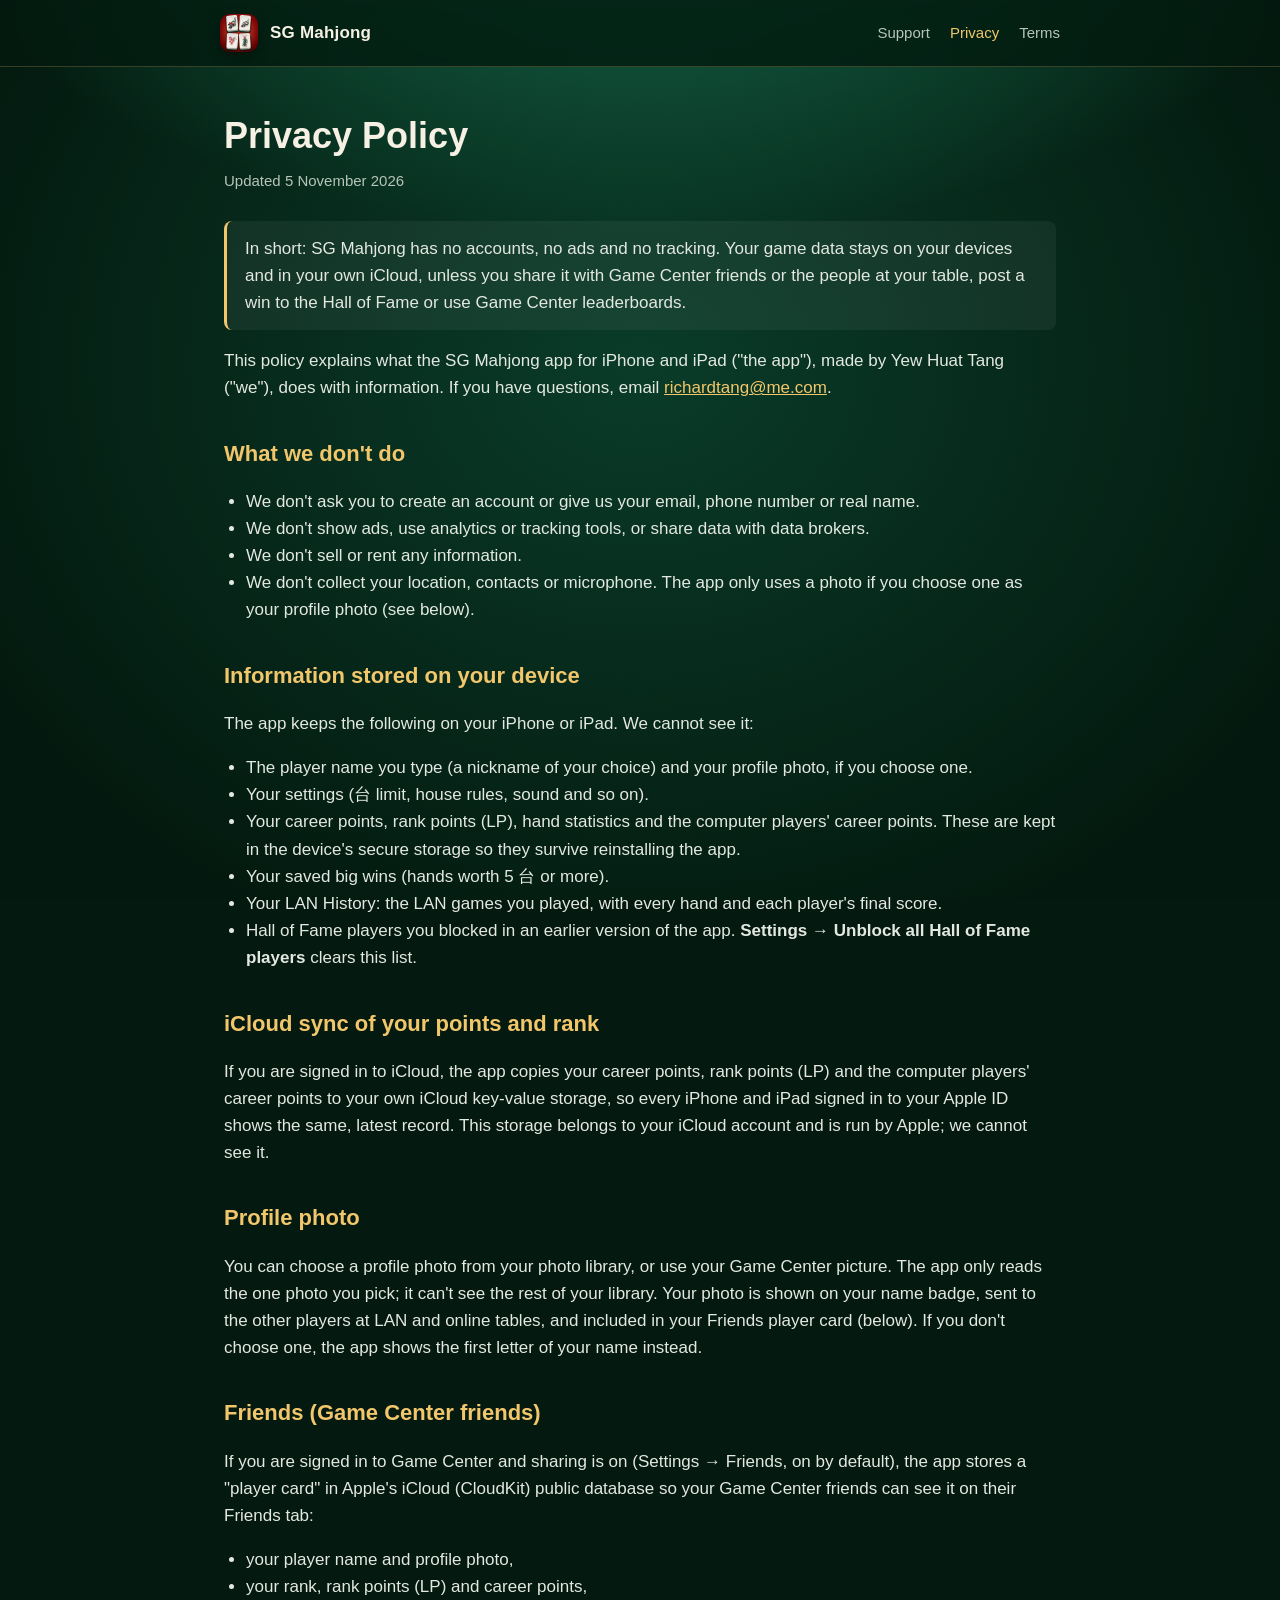
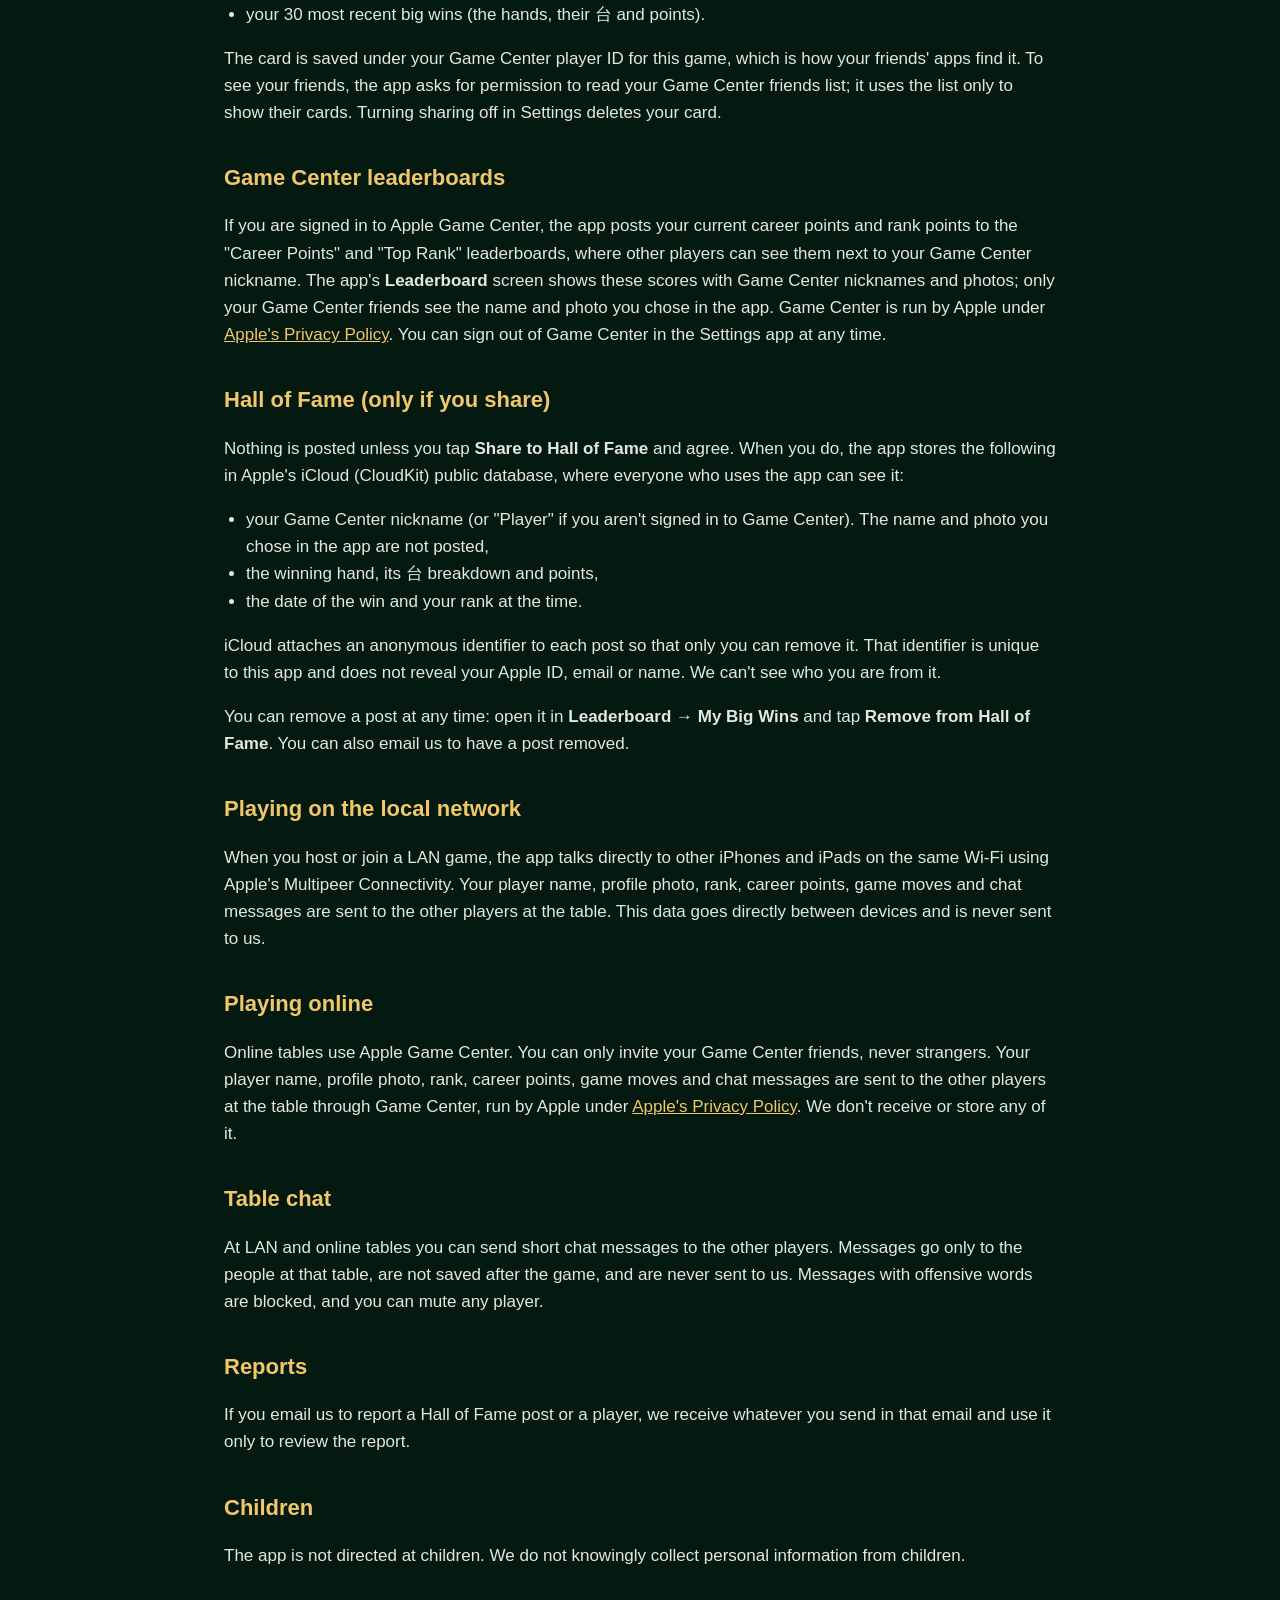
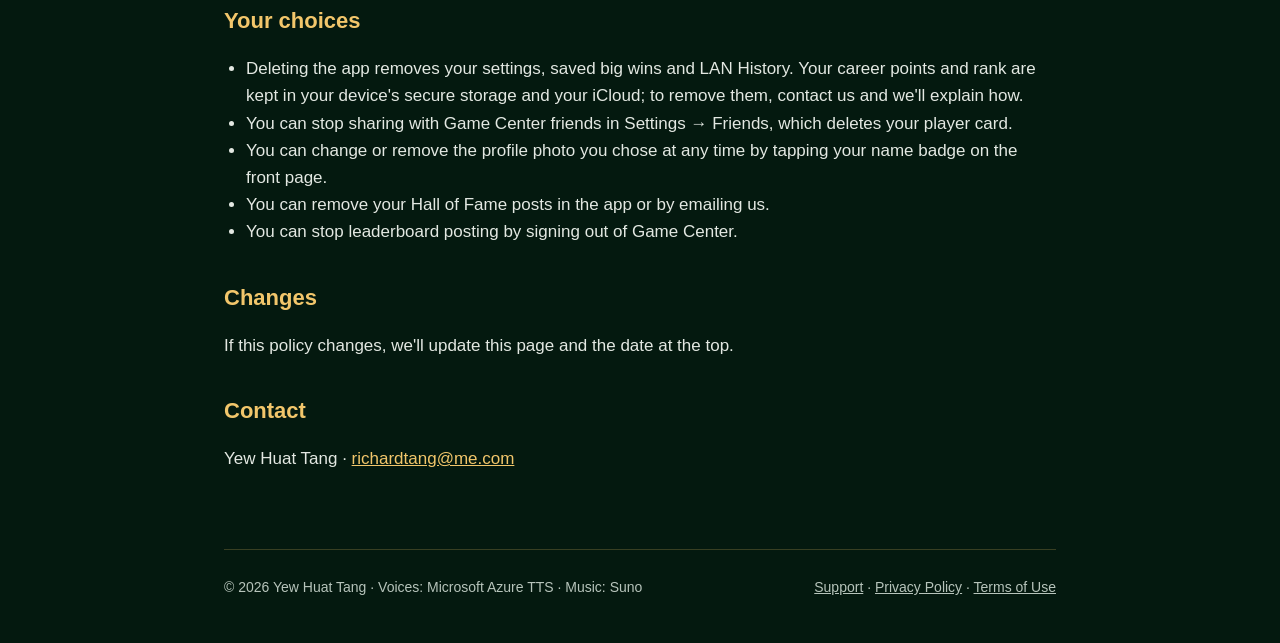
==== commit 35283aeb: "Privacy and Terms: Hall of Fame shows Game Center nicknames, reports by email Build 23 removed in-ap" ====
--- a/privacy/index.html
+++ b/privacy/index.html
@@ -20,7 +20,7 @@
 
     <main class="doc">
       <h1>Privacy Policy</h1>
-      <p class="updated">Updated 2 November 2026</p>
+      <p class="updated">Updated 5 November 2026</p>
 
       <p class="note">In short: SG Mahjong has no accounts, no ads and no tracking. Your game data stays on your devices and in your own iCloud, unless you share it with Game Center friends or the people at your table, post a win to the Hall of Fame or use Game Center leaderboards.</p>
 
@@ -42,7 +42,7 @@
         <li>Your career points, rank points (LP), hand statistics and the computer players' career points. These are kept in the device's secure storage so they survive reinstalling the app.</li>
         <li>Your saved big wins (hands worth 5 台 or more).</li>
         <li>Your LAN History: the LAN games you played, with every hand and each player's final score.</li>
-        <li>Players or posts you have blocked or hidden in the Hall of Fame.</li>
+        <li>Hall of Fame players you blocked in an earlier version of the app. <strong>Settings → Unblock all Hall of Fame players</strong> clears this list.</li>
       </ul>
 
       <h2>iCloud sync of your points and rank</h2>
@@ -61,16 +61,16 @@
       <p>The card is saved under your Game Center player ID for this game, which is how your friends' apps find it. To see your friends, the app asks for permission to read your Game Center friends list; it uses the list only to show their cards. Turning sharing off in Settings deletes your card.</p>
 
       <h2>Game Center leaderboards</h2>
-      <p>If you are signed in to Apple Game Center, the app posts your current career points and rank points to the "Career Points" and "Top Rank" leaderboards, where other players can see them next to your Game Center nickname. Game Center is run by Apple under <a href="https://www.apple.com/legal/privacy/">Apple's Privacy Policy</a>. You can sign out of Game Center in the Settings app at any time.</p>
+      <p>If you are signed in to Apple Game Center, the app posts your current career points and rank points to the "Career Points" and "Top Rank" leaderboards, where other players can see them next to your Game Center nickname. The app's <strong>Leaderboard</strong> screen shows these scores with Game Center nicknames and photos; only your Game Center friends see the name and photo you chose in the app. Game Center is run by Apple under <a href="https://www.apple.com/legal/privacy/">Apple's Privacy Policy</a>. You can sign out of Game Center in the Settings app at any time.</p>
 
       <h2>Hall of Fame (only if you share)</h2>
       <p>Nothing is posted unless you tap <strong>Share to Hall of Fame</strong> and agree. When you do, the app stores the following in Apple's iCloud (CloudKit) public database, where everyone who uses the app can see it:</p>
       <ul>
-        <li>your player name,</li>
+        <li>your Game Center nickname (or "Player" if you aren't signed in to Game Center). The name and photo you chose in the app are not posted,</li>
         <li>the winning hand, its 台 breakdown and points,</li>
         <li>the date of the win and your rank at the time.</li>
       </ul>
-      <p>iCloud attaches an anonymous identifier to each post so that only you can remove it and so other players can block it. That identifier is unique to this app and does not reveal your Apple ID, email or name. We can't see who you are from it.</p>
+      <p>iCloud attaches an anonymous identifier to each post so that only you can remove it. That identifier is unique to this app and does not reveal your Apple ID, email or name. We can't see who you are from it.</p>
       <p>You can remove a post at any time: open it in <strong>Leaderboard → My Big Wins</strong> and tap <strong>Remove from Hall of Fame</strong>. You can also email us to have a post removed.</p>
 
       <h2>Playing on the local network</h2>
@@ -83,7 +83,7 @@
       <p>At LAN and online tables you can send short chat messages to the other players. Messages go only to the people at that table, are not saved after the game, and are never sent to us. Messages with offensive words are blocked, and you can mute any player.</p>
 
       <h2>Reports</h2>
-      <p>If you report a Hall of Fame post, your email app opens a message to us with the post's ID. We receive whatever you send in that email and use it only to review the report.</p>
+      <p>If you email us to report a Hall of Fame post or a player, we receive whatever you send in that email and use it only to review the report.</p>
 
       <h2>Children</h2>
       <p>The app is not directed at children. We do not knowingly collect personal information from children.</p>
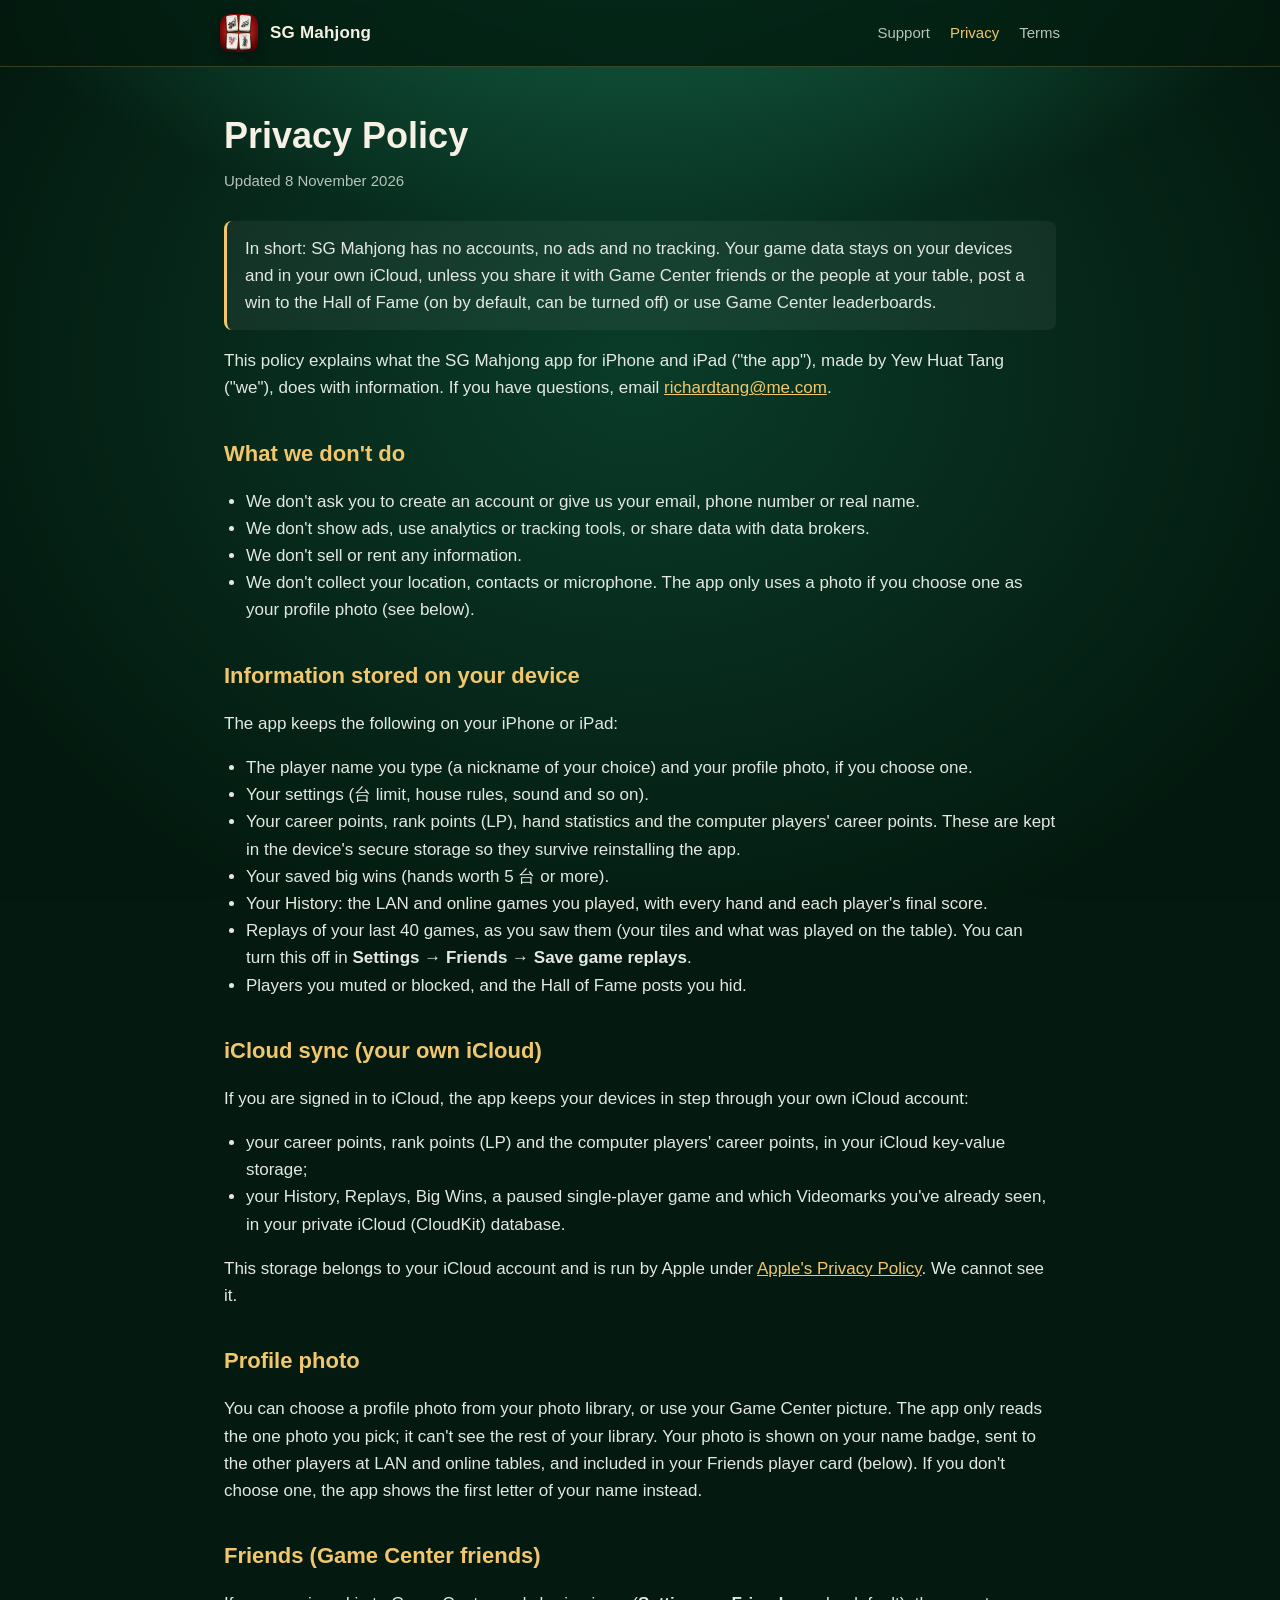
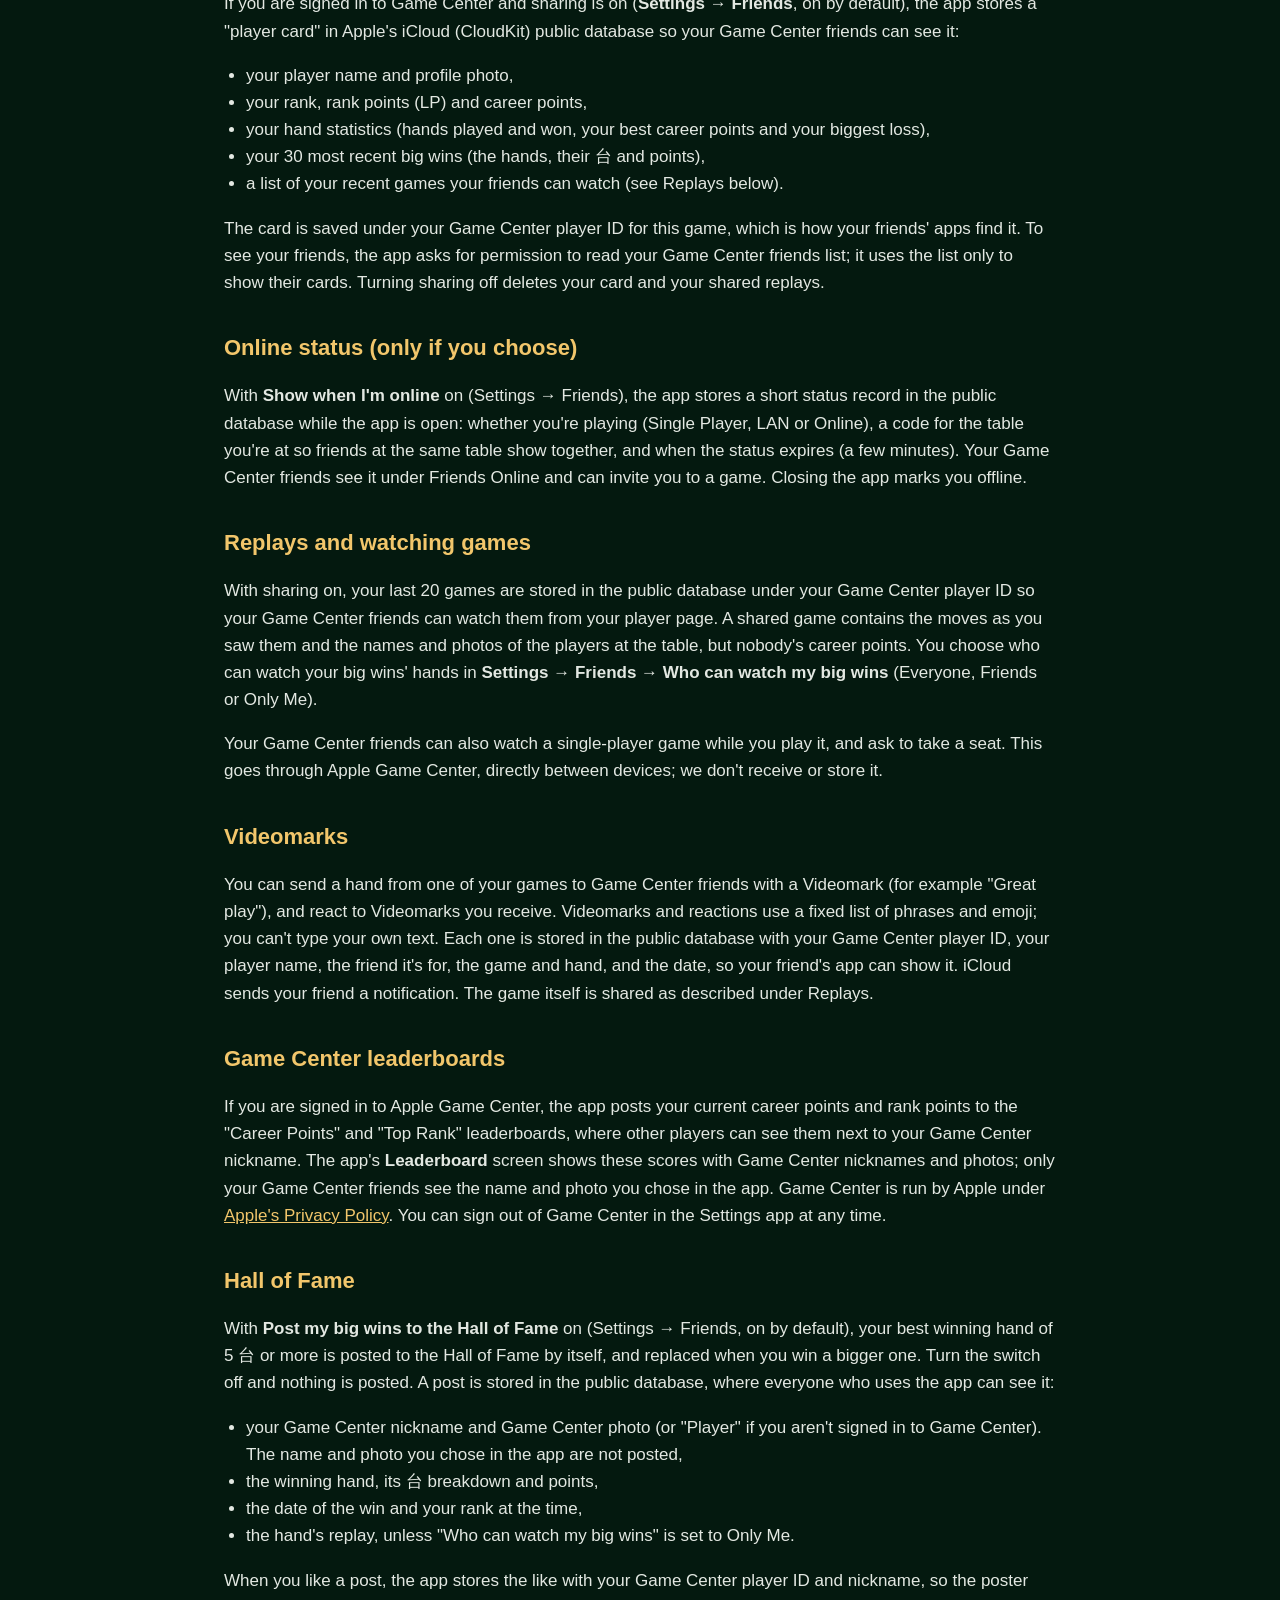
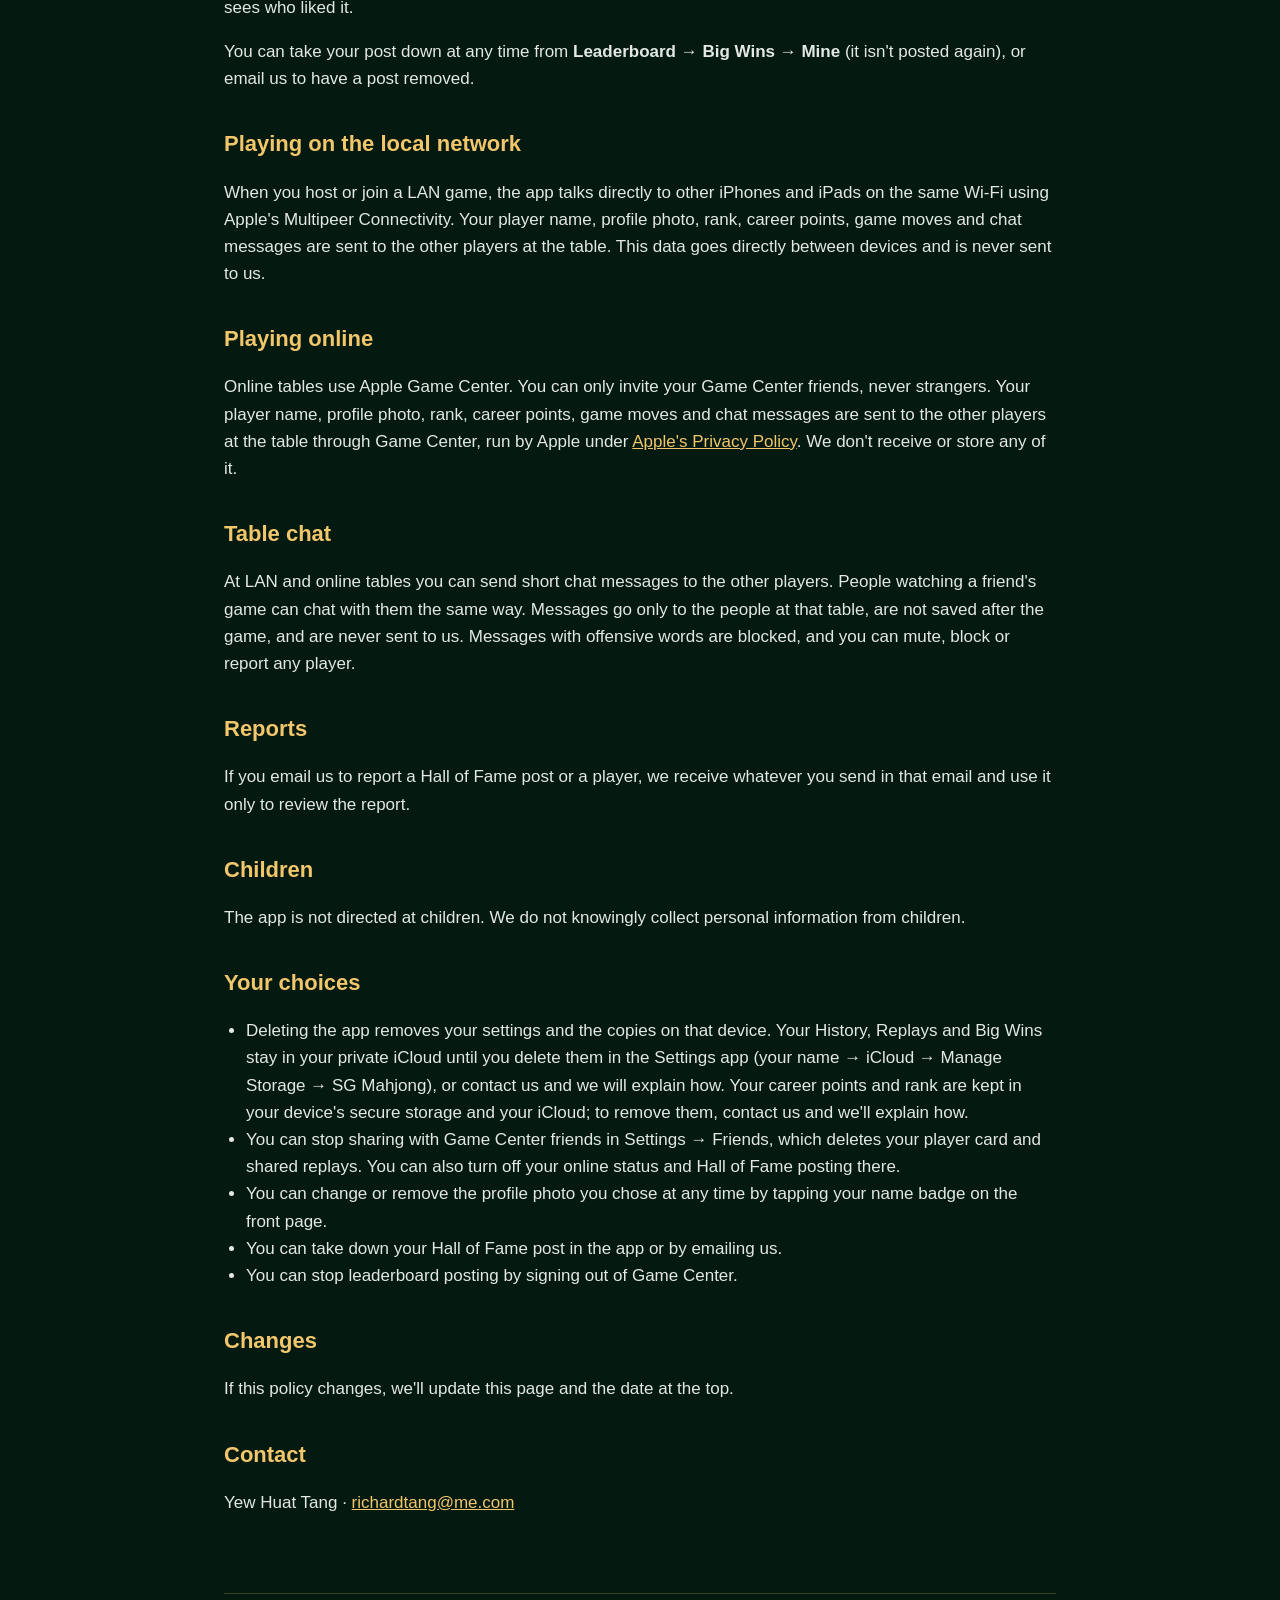
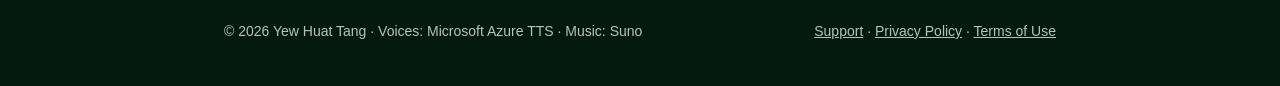
==== commit 36bbefe0: "Privacy, Terms, Support: replays, Videomarks, online status, automatic Hall of Fame posts Co-Authore" ====
--- a/privacy/index.html
+++ b/privacy/index.html
@@ -20,9 +20,9 @@
 
     <main class="doc">
       <h1>Privacy Policy</h1>
-      <p class="updated">Updated 5 November 2026</p>
+      <p class="updated">Updated 8 November 2026</p>
 
-      <p class="note">In short: SG Mahjong has no accounts, no ads and no tracking. Your game data stays on your devices and in your own iCloud, unless you share it with Game Center friends or the people at your table, post a win to the Hall of Fame or use Game Center leaderboards.</p>
+      <p class="note">In short: SG Mahjong has no accounts, no ads and no tracking. Your game data stays on your devices and in your own iCloud, unless you share it with Game Center friends or the people at your table, post a win to the Hall of Fame (on by default, can be turned off) or use Game Center leaderboards.</p>
 
       <p>This policy explains what the SG Mahjong app for iPhone and iPad ("the app"), made by Yew Huat Tang ("we"), does with information. If you have questions, email <a href="mailto:richardtang@me.com">richardtang@me.com</a>.</p>
 
@@ -35,43 +35,62 @@
       </ul>
 
       <h2>Information stored on your device</h2>
-      <p>The app keeps the following on your iPhone or iPad. We cannot see it:</p>
+      <p>The app keeps the following on your iPhone or iPad:</p>
       <ul>
         <li>The player name you type (a nickname of your choice) and your profile photo, if you choose one.</li>
         <li>Your settings (台 limit, house rules, sound and so on).</li>
         <li>Your career points, rank points (LP), hand statistics and the computer players' career points. These are kept in the device's secure storage so they survive reinstalling the app.</li>
         <li>Your saved big wins (hands worth 5 台 or more).</li>
-        <li>Your LAN History: the LAN games you played, with every hand and each player's final score.</li>
-        <li>Hall of Fame players you blocked in an earlier version of the app. <strong>Settings → Unblock all Hall of Fame players</strong> clears this list.</li>
+        <li>Your History: the LAN and online games you played, with every hand and each player's final score.</li>
+        <li>Replays of your last 40 games, as you saw them (your tiles and what was played on the table). You can turn this off in <strong>Settings → Friends → Save game replays</strong>.</li>
+        <li>Players you muted or blocked, and the Hall of Fame posts you hid.</li>
       </ul>
 
-      <h2>iCloud sync of your points and rank</h2>
-      <p>If you are signed in to iCloud, the app copies your career points, rank points (LP) and the computer players' career points to your own iCloud key-value storage, so every iPhone and iPad signed in to your Apple ID shows the same, latest record. This storage belongs to your iCloud account and is run by Apple; we cannot see it.</p>
+      <h2>iCloud sync (your own iCloud)</h2>
+      <p>If you are signed in to iCloud, the app keeps your devices in step through your own iCloud account:</p>
+      <ul>
+        <li>your career points, rank points (LP) and the computer players' career points, in your iCloud key-value storage;</li>
+        <li>your History, Replays, Big Wins, a paused single-player game and which Videomarks you've already seen, in your private iCloud (CloudKit) database.</li>
+      </ul>
+      <p>This storage belongs to your iCloud account and is run by Apple under <a href="https://www.apple.com/legal/privacy/">Apple's Privacy Policy</a>. We cannot see it.</p>
 
       <h2>Profile photo</h2>
       <p>You can choose a profile photo from your photo library, or use your Game Center picture. The app only reads the one photo you pick; it can't see the rest of your library. Your photo is shown on your name badge, sent to the other players at LAN and online tables, and included in your Friends player card (below). If you don't choose one, the app shows the first letter of your name instead.</p>
 
       <h2>Friends (Game Center friends)</h2>
-      <p>If you are signed in to Game Center and sharing is on (Settings → Friends, on by default), the app stores a "player card" in Apple's iCloud (CloudKit) public database so your Game Center friends can see it on their Friends tab:</p>
+      <p>If you are signed in to Game Center and sharing is on (<strong>Settings → Friends</strong>, on by default), the app stores a "player card" in Apple's iCloud (CloudKit) public database so your Game Center friends can see it:</p>
       <ul>
         <li>your player name and profile photo,</li>
         <li>your rank, rank points (LP) and career points,</li>
-        <li>your 30 most recent big wins (the hands, their 台 and points).</li>
+        <li>your hand statistics (hands played and won, your best career points and your biggest loss),</li>
+        <li>your 30 most recent big wins (the hands, their 台 and points),</li>
+        <li>a list of your recent games your friends can watch (see Replays below).</li>
       </ul>
-      <p>The card is saved under your Game Center player ID for this game, which is how your friends' apps find it. To see your friends, the app asks for permission to read your Game Center friends list; it uses the list only to show their cards. Turning sharing off in Settings deletes your card.</p>
+      <p>The card is saved under your Game Center player ID for this game, which is how your friends' apps find it. To see your friends, the app asks for permission to read your Game Center friends list; it uses the list only to show their cards. Turning sharing off deletes your card and your shared replays.</p>
+
+      <h2>Online status (only if you choose)</h2>
+      <p>With <strong>Show when I'm online</strong> on (Settings → Friends), the app stores a short status record in the public database while the app is open: whether you're playing (Single Player, LAN or Online), a code for the table you're at so friends at the same table show together, and when the status expires (a few minutes). Your Game Center friends see it under Friends Online and can invite you to a game. Closing the app marks you offline.</p>
+
+      <h2>Replays and watching games</h2>
+      <p>With sharing on, your last 20 games are stored in the public database under your Game Center player ID so your Game Center friends can watch them from your player page. A shared game contains the moves as you saw them and the names and photos of the players at the table, but nobody's career points. You choose who can watch your big wins' hands in <strong>Settings → Friends → Who can watch my big wins</strong> (Everyone, Friends or Only Me).</p>
+      <p>Your Game Center friends can also watch a single-player game while you play it, and ask to take a seat. This goes through Apple Game Center, directly between devices; we don't receive or store it.</p>
+
+      <h2>Videomarks</h2>
+      <p>You can send a hand from one of your games to Game Center friends with a Videomark (for example "Great play"), and react to Videomarks you receive. Videomarks and reactions use a fixed list of phrases and emoji; you can't type your own text. Each one is stored in the public database with your Game Center player ID, your player name, the friend it's for, the game and hand, and the date, so your friend's app can show it. iCloud sends your friend a notification. The game itself is shared as described under Replays.</p>
 
       <h2>Game Center leaderboards</h2>
       <p>If you are signed in to Apple Game Center, the app posts your current career points and rank points to the "Career Points" and "Top Rank" leaderboards, where other players can see them next to your Game Center nickname. The app's <strong>Leaderboard</strong> screen shows these scores with Game Center nicknames and photos; only your Game Center friends see the name and photo you chose in the app. Game Center is run by Apple under <a href="https://www.apple.com/legal/privacy/">Apple's Privacy Policy</a>. You can sign out of Game Center in the Settings app at any time.</p>
 
-      <h2>Hall of Fame (only if you share)</h2>
-      <p>Nothing is posted unless you tap <strong>Share to Hall of Fame</strong> and agree. When you do, the app stores the following in Apple's iCloud (CloudKit) public database, where everyone who uses the app can see it:</p>
+      <h2>Hall of Fame</h2>
+      <p>With <strong>Post my big wins to the Hall of Fame</strong> on (Settings → Friends, on by default), your best winning hand of 5 台 or more is posted to the Hall of Fame by itself, and replaced when you win a bigger one. Turn the switch off and nothing is posted. A post is stored in the public database, where everyone who uses the app can see it:</p>
       <ul>
-        <li>your Game Center nickname (or "Player" if you aren't signed in to Game Center). The name and photo you chose in the app are not posted,</li>
+        <li>your Game Center nickname and Game Center photo (or "Player" if you aren't signed in to Game Center). The name and photo you chose in the app are not posted,</li>
         <li>the winning hand, its 台 breakdown and points,</li>
-        <li>the date of the win and your rank at the time.</li>
+        <li>the date of the win and your rank at the time,</li>
+        <li>the hand's replay, unless "Who can watch my big wins" is set to Only Me.</li>
       </ul>
-      <p>iCloud attaches an anonymous identifier to each post so that only you can remove it. That identifier is unique to this app and does not reveal your Apple ID, email or name. We can't see who you are from it.</p>
-      <p>You can remove a post at any time: open it in <strong>Leaderboard → My Big Wins</strong> and tap <strong>Remove from Hall of Fame</strong>. You can also email us to have a post removed.</p>
+      <p>When you like a post, the app stores the like with your Game Center player ID and nickname, so the poster sees who liked it.</p>
+      <p>You can take your post down at any time from <strong>Leaderboard → Big Wins → Mine</strong> (it isn't posted again), or email us to have a post removed.</p>
 
       <h2>Playing on the local network</h2>
       <p>When you host or join a LAN game, the app talks directly to other iPhones and iPads on the same Wi‑Fi using Apple's Multipeer Connectivity. Your player name, profile photo, rank, career points, game moves and chat messages are sent to the other players at the table. This data goes directly between devices and is never sent to us.</p>
@@ -80,7 +99,7 @@
       <p>Online tables use Apple Game Center. You can only invite your Game Center friends, never strangers. Your player name, profile photo, rank, career points, game moves and chat messages are sent to the other players at the table through Game Center, run by Apple under <a href="https://www.apple.com/legal/privacy/">Apple's Privacy Policy</a>. We don't receive or store any of it.</p>
 
       <h2>Table chat</h2>
-      <p>At LAN and online tables you can send short chat messages to the other players. Messages go only to the people at that table, are not saved after the game, and are never sent to us. Messages with offensive words are blocked, and you can mute any player.</p>
+      <p>At LAN and online tables you can send short chat messages to the other players. People watching a friend's game can chat with them the same way. Messages go only to the people at that table, are not saved after the game, and are never sent to us. Messages with offensive words are blocked, and you can mute, block or report any player.</p>
 
       <h2>Reports</h2>
       <p>If you email us to report a Hall of Fame post or a player, we receive whatever you send in that email and use it only to review the report.</p>
@@ -90,10 +109,10 @@
 
       <h2>Your choices</h2>
       <ul>
-        <li>Deleting the app removes your settings, saved big wins and LAN History. Your career points and rank are kept in your device's secure storage and your iCloud; to remove them, contact us and we'll explain how.</li>
-        <li>You can stop sharing with Game Center friends in Settings → Friends, which deletes your player card.</li>
+        <li>Deleting the app removes your settings and the copies on that device. Your History, Replays and Big Wins stay in your private iCloud until you delete them in the Settings app (your name → iCloud → Manage Storage → SG Mahjong), or contact us and we will explain how. Your career points and rank are kept in your device's secure storage and your iCloud; to remove them, contact us and we'll explain how.</li>
+        <li>You can stop sharing with Game Center friends in Settings → Friends, which deletes your player card and shared replays. You can also turn off your online status and Hall of Fame posting there.</li>
         <li>You can change or remove the profile photo you chose at any time by tapping your name badge on the front page.</li>
-        <li>You can remove your Hall of Fame posts in the app or by emailing us.</li>
+        <li>You can take down your Hall of Fame post in the app or by emailing us.</li>
         <li>You can stop leaderboard posting by signing out of Game Center.</li>
       </ul>
 
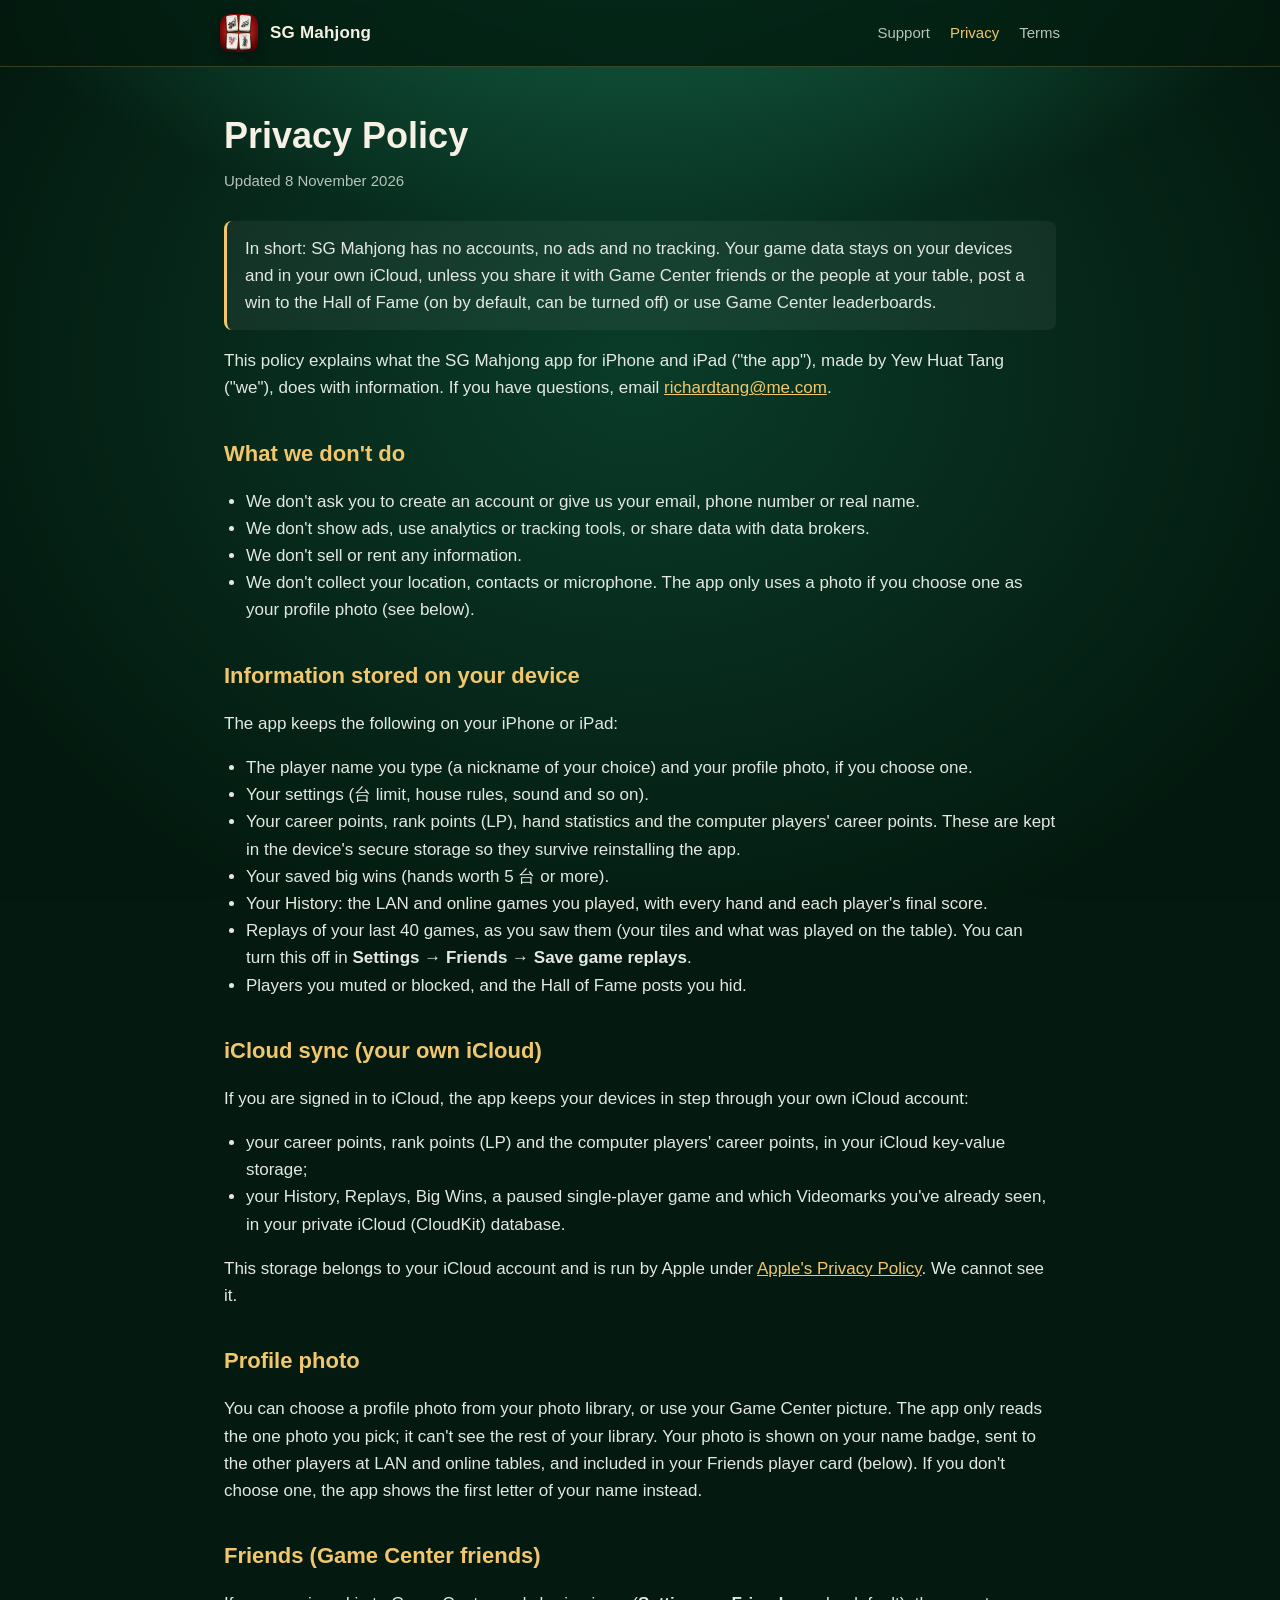
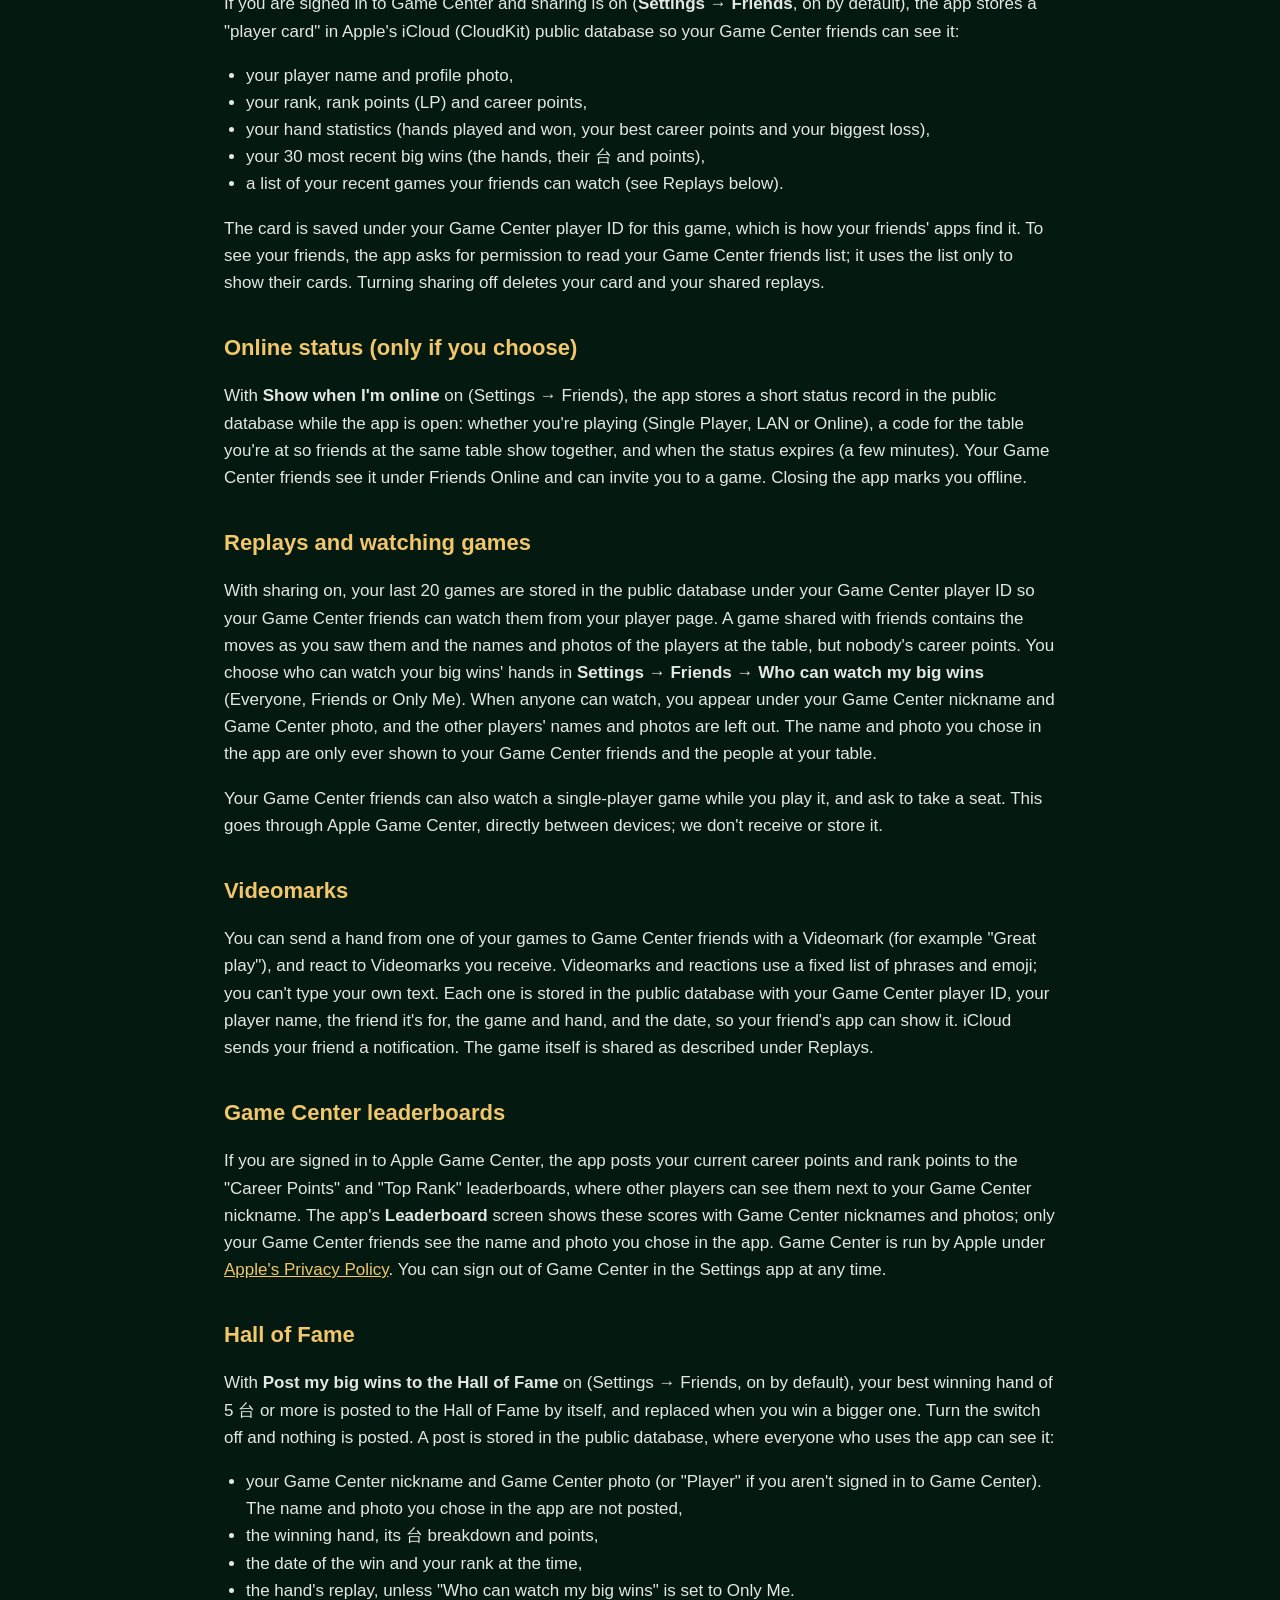
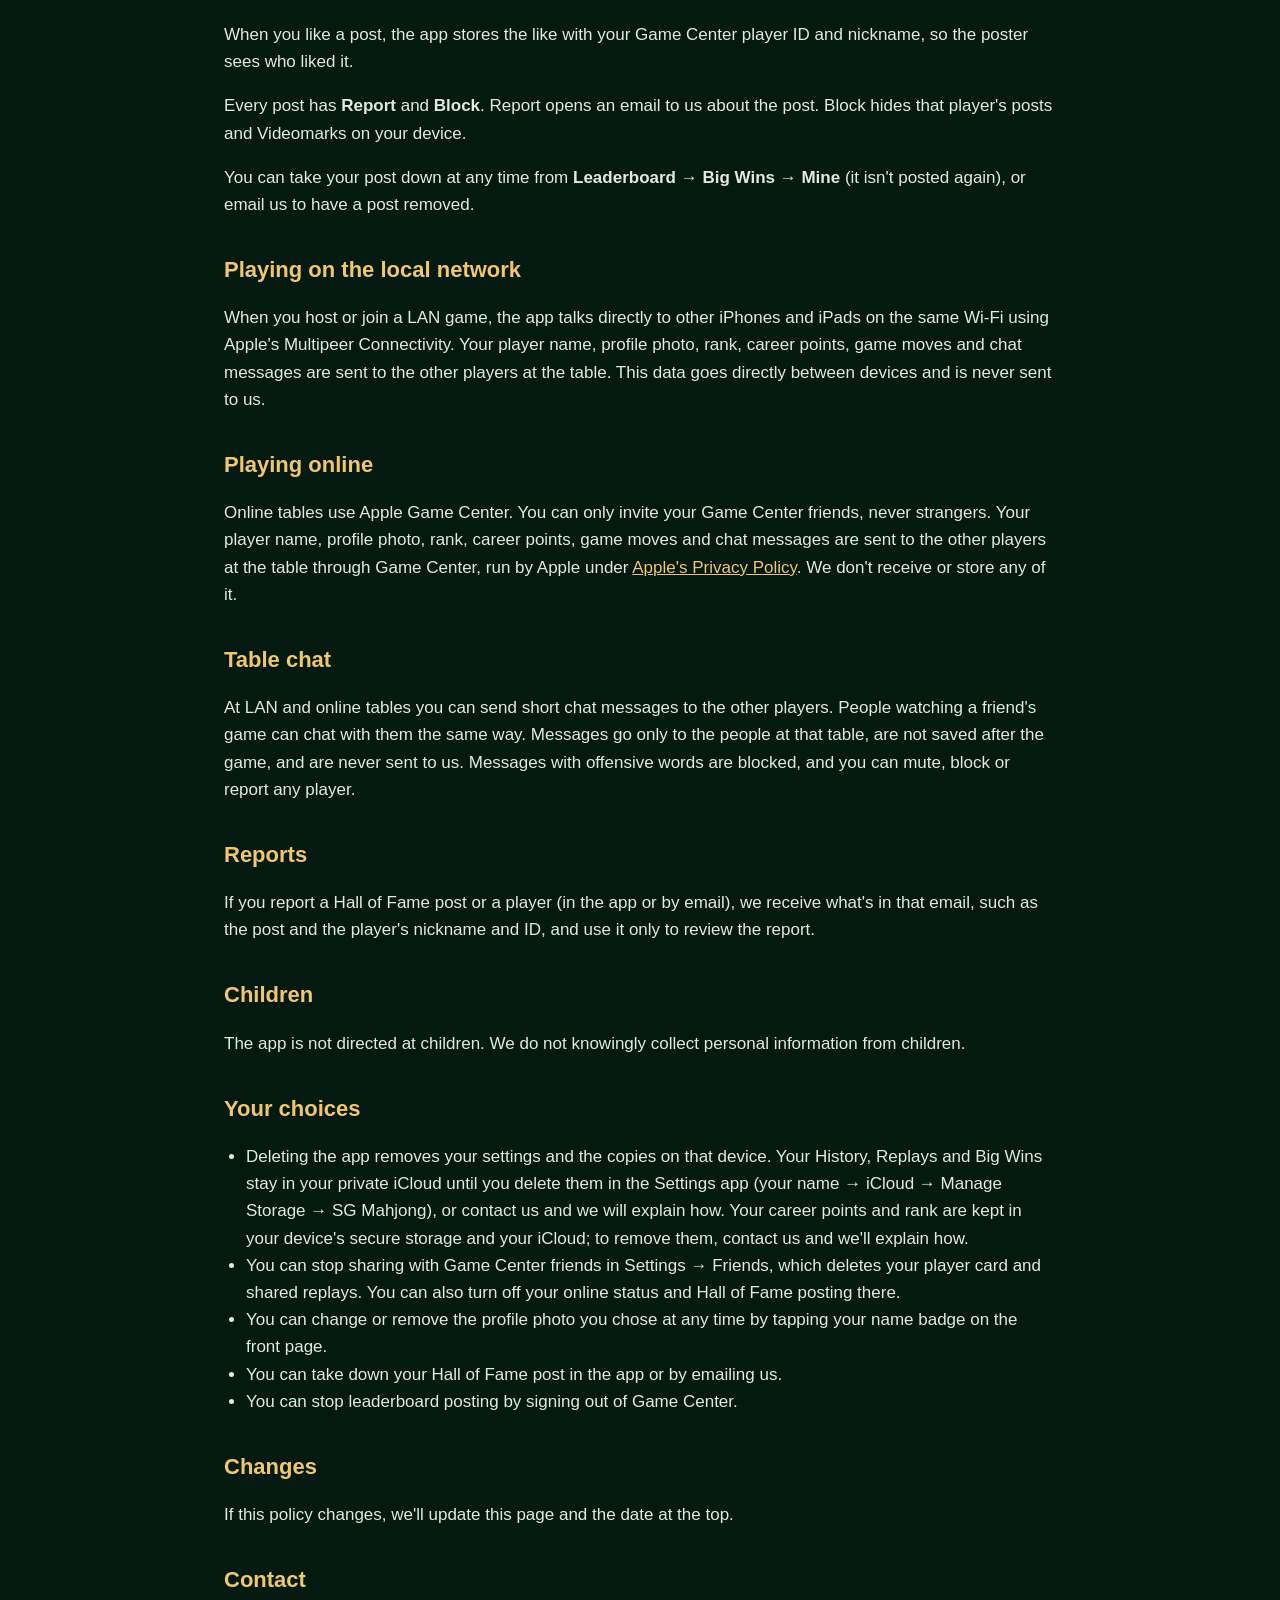
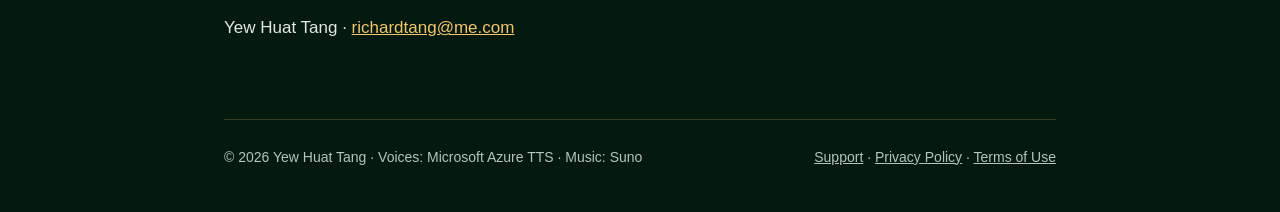
==== commit 4a105560: "Privacy and Terms: in-app photo for friends only, Report and Block on Hall of Fame posts Co-Authored" ====
--- a/privacy/index.html
+++ b/privacy/index.html
@@ -72,7 +72,7 @@
       <p>With <strong>Show when I'm online</strong> on (Settings → Friends), the app stores a short status record in the public database while the app is open: whether you're playing (Single Player, LAN or Online), a code for the table you're at so friends at the same table show together, and when the status expires (a few minutes). Your Game Center friends see it under Friends Online and can invite you to a game. Closing the app marks you offline.</p>
 
       <h2>Replays and watching games</h2>
-      <p>With sharing on, your last 20 games are stored in the public database under your Game Center player ID so your Game Center friends can watch them from your player page. A shared game contains the moves as you saw them and the names and photos of the players at the table, but nobody's career points. You choose who can watch your big wins' hands in <strong>Settings → Friends → Who can watch my big wins</strong> (Everyone, Friends or Only Me).</p>
+      <p>With sharing on, your last 20 games are stored in the public database under your Game Center player ID so your Game Center friends can watch them from your player page. A game shared with friends contains the moves as you saw them and the names and photos of the players at the table, but nobody's career points. You choose who can watch your big wins' hands in <strong>Settings → Friends → Who can watch my big wins</strong> (Everyone, Friends or Only Me). When anyone can watch, you appear under your Game Center nickname and Game Center photo, and the other players' names and photos are left out. The name and photo you chose in the app are only ever shown to your Game Center friends and the people at your table.</p>
       <p>Your Game Center friends can also watch a single-player game while you play it, and ask to take a seat. This goes through Apple Game Center, directly between devices; we don't receive or store it.</p>
 
       <h2>Videomarks</h2>
@@ -90,6 +90,7 @@
         <li>the hand's replay, unless "Who can watch my big wins" is set to Only Me.</li>
       </ul>
       <p>When you like a post, the app stores the like with your Game Center player ID and nickname, so the poster sees who liked it.</p>
+      <p>Every post has <strong>Report</strong> and <strong>Block</strong>. Report opens an email to us about the post. Block hides that player's posts and Videomarks on your device.</p>
       <p>You can take your post down at any time from <strong>Leaderboard → Big Wins → Mine</strong> (it isn't posted again), or email us to have a post removed.</p>
 
       <h2>Playing on the local network</h2>
@@ -102,7 +103,7 @@
       <p>At LAN and online tables you can send short chat messages to the other players. People watching a friend's game can chat with them the same way. Messages go only to the people at that table, are not saved after the game, and are never sent to us. Messages with offensive words are blocked, and you can mute, block or report any player.</p>
 
       <h2>Reports</h2>
-      <p>If you email us to report a Hall of Fame post or a player, we receive whatever you send in that email and use it only to review the report.</p>
+      <p>If you report a Hall of Fame post or a player (in the app or by email), we receive what's in that email, such as the post and the player's nickname and ID, and use it only to review the report.</p>
 
       <h2>Children</h2>
       <p>The app is not directed at children. We do not knowingly collect personal information from children.</p>
